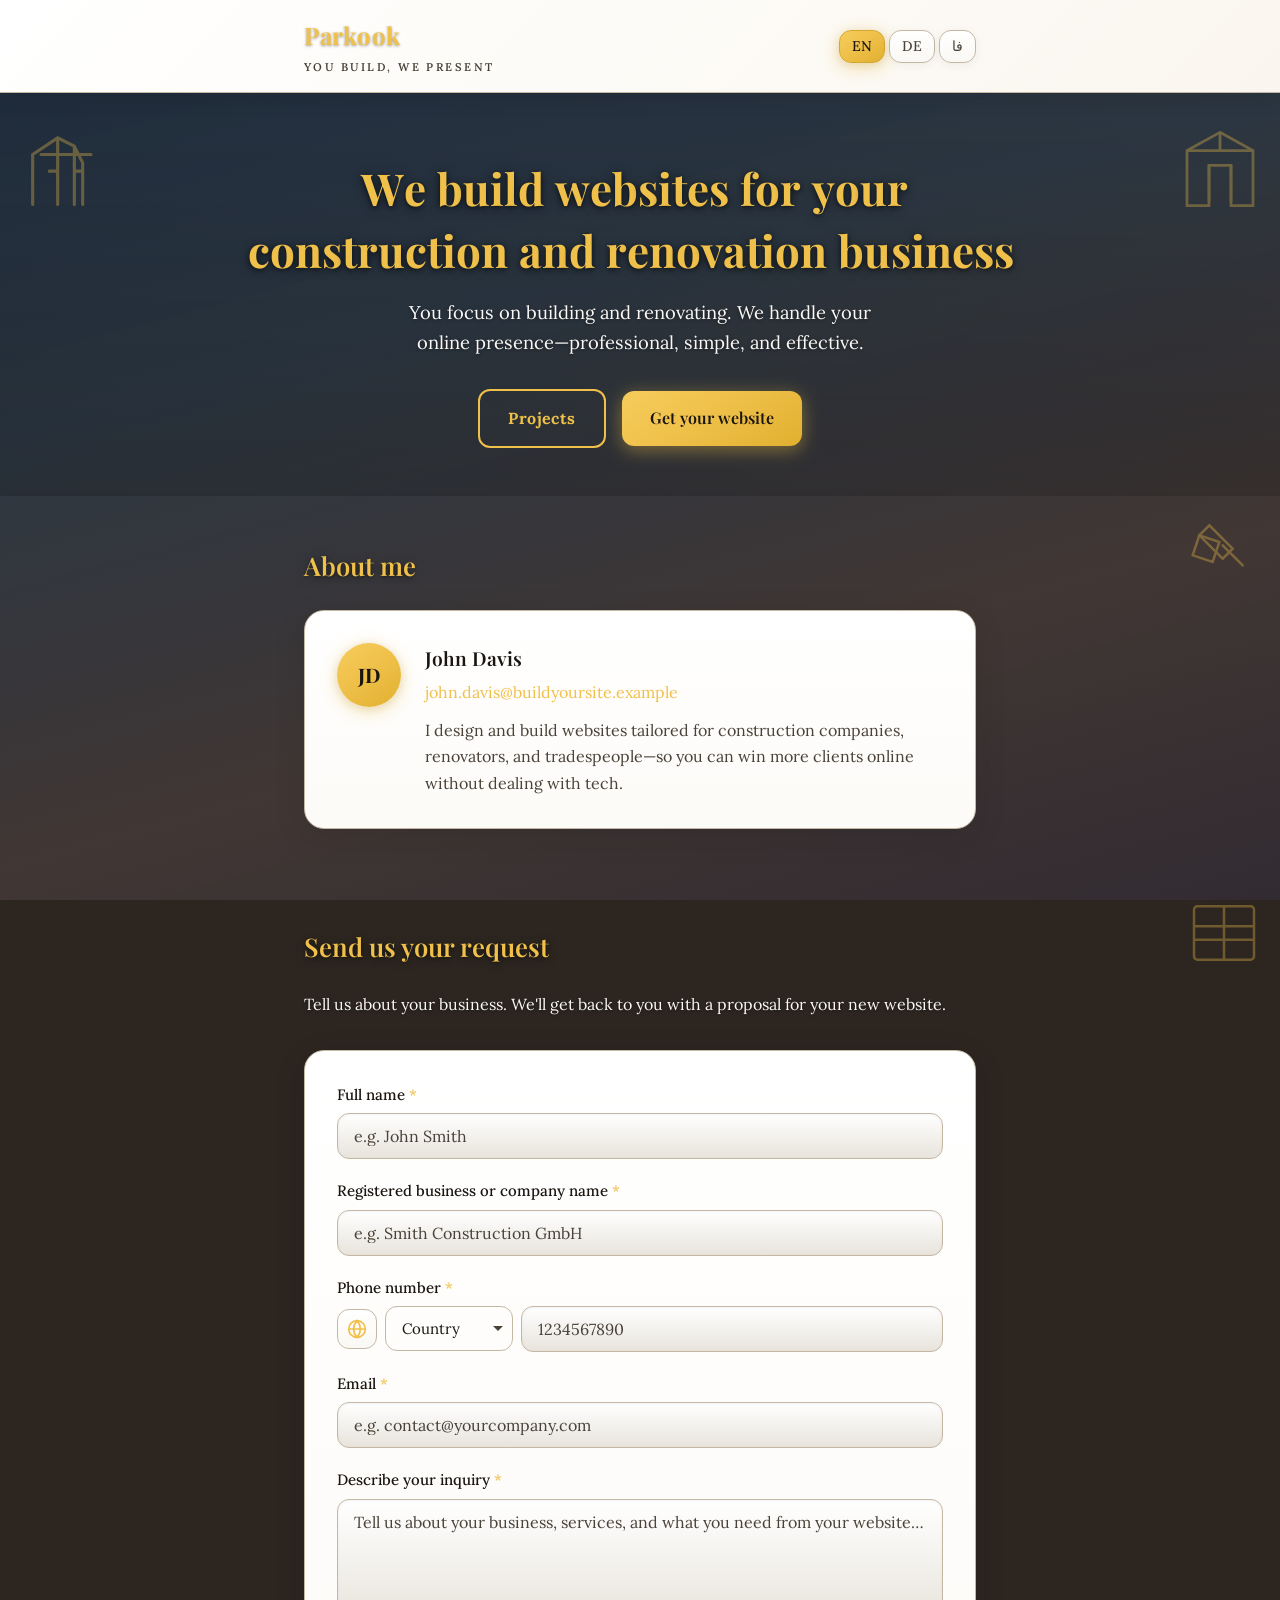
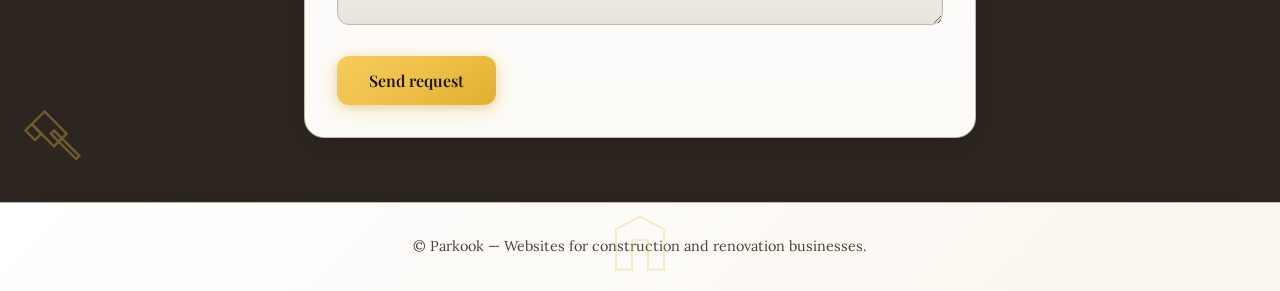
==== index.html @ 4d1be03d "Add files via upload" ====
<!DOCTYPE html>
<html lang="en">
<head>
  <meta charset="UTF-8">
  <meta name="viewport" content="width=device-width, initial-scale=1.0">
  <title>Parkook — Websites for Construction & Renovation</title>
  <link rel="preconnect" href="https://fonts.googleapis.com">
  <link rel="preconnect" href="https://fonts.gstatic.com" crossorigin>
  <link href="https://fonts.googleapis.com/css2?family=Playfair+Display:ital,wght@0,400;0,500;0,600;0,700;1,400&family=Lora:ital,wght@0,400;0,500;0,600;0,700;1,400&display=swap" rel="stylesheet">
  <link rel="stylesheet" href="styles.css">
</head>
<body>
  <div class="page-bg" aria-hidden="true">
    <div class="bg-layer bg-construction" id="bgConstruction"></div>
    <div class="bg-layer bg-progress" id="bgProgress"></div>
    <div class="bg-layer bg-completed" id="bgCompleted"></div>
    <div class="bg-overlay"></div>
  </div>
  <div class="page-content">
  <header class="header">
    <div class="container header-inner">
      <a href="#" class="brand">
        <span class="logo">Parkook</span>
        <span class="motto" data-i18n="motto">YOU BUILD, WE PRESENT</span>
      </a>
      <nav class="lang-nav">
        <button type="button" class="lang-btn active" data-lang="en" aria-label="English">EN</button>
        <button type="button" class="lang-btn" data-lang="de" aria-label="German">DE</button>
        <button type="button" class="lang-btn" data-lang="fa" aria-label="Persian">فا</button>
      </nav>
    </div>
  </header>

  <main>
    <section class="hero">
      <span class="deco-icon deco-crane" aria-hidden="true">
        <svg viewBox="0 0 48 48" fill="none" stroke="currentColor" stroke-width="1.5" stroke-linecap="round"><path d="M8 42V18l12-8 8 4 4 8v20M20 10v32M28 14v28M12 18h24M16 26h4M28 26h4"/></svg>
      </span>
      <span class="deco-icon deco-building" aria-hidden="true">
        <svg viewBox="0 0 48 48" fill="none" stroke="currentColor" stroke-width="1.5"><path d="M24 4L6 14v30h12V22h12v22h12V14L24 4z"/><path d="M24 4v10M6 14h36M18 22v20M30 22v20"/></svg>
      </span>
      <div class="container">
        <h1 class="hero-title" id="heroTitle" data-i18n="hero.title">We build websites for your construction and renovation business</h1>
        <p class="hero-subtitle" data-i18n="hero.subtitle">You focus on building and renovating. We handle your online presence—professional, simple, and effective.</p>
        <div class="hero-buttons">
          <a href="project-demo.html" class="cta-button cta-button-secondary" target="_blank" rel="noopener" data-i18n="hero.projects">Projects</a>
          <a href="#request" class="cta-button" data-i18n="hero.cta">Get your website</a>
        </div>
      </div>
    </section>

    <section class="about" id="about">
      <span class="deco-icon deco-hammer" aria-hidden="true">
        <svg viewBox="0 0 48 48" fill="none" stroke="currentColor" stroke-width="1.5" stroke-linecap="round"><path d="M20 8l-6 6 14 14 6-6-14-14z"/><path d="M14 14l-4 12 12 4 4-12-12-4z"/><path d="M28 20l12 12"/></svg>
      </span>
      <div class="container">
        <h2 class="section-title" data-i18n="about.title">About me</h2>
        <div class="about-card">
          <div class="about-avatar">JD</div>
          <div class="about-content">
            <p class="about-name">John Davis</p>
            <p class="about-email"><a href="mailto:john.davis@buildyoursite.example">john.davis@buildyoursite.example</a></p>
            <p class="about-text" data-i18n="about.text">I design and build websites tailored for construction companies, renovators, and tradespeople—so you can win more clients online without dealing with tech.</p>
          </div>
        </div>
      </div>
    </section>

    <section class="request" id="request">
      <span class="deco-icon deco-screwdriver" aria-hidden="true">
        <svg viewBox="0 0 48 48" fill="none" stroke="currentColor" stroke-width="1.5" stroke-linecap="round"><path d="M18 6l-8 8 14 14 8-8-14-14z"/><path d="M10 14l-4 4 6 6 4-4-6-6z"/><path d="M26 20l14 14-2 2-16-16 2-2z"/></svg>
      </span>
      <span class="deco-icon deco-window" aria-hidden="true">
        <svg viewBox="0 0 48 48" fill="none" stroke="currentColor" stroke-width="1.5"><rect x="6" y="8" width="36" height="32" rx="2"/><path d="M6 20h36M24 8v32M6 28h36"/></svg>
      </span>
      <div class="container">
        <h2 class="section-title" data-i18n="request.title">Send us your request</h2>
        <p class="request-intro" data-i18n="request.intro">Tell us about your business. We’ll get back to you with a proposal for your new website.</p>
        <form class="request-form" id="requestForm" novalidate>
          <div class="form-row">
            <label for="fullname">
              <span class="label-text" data-i18n="form.fullname">Full name</span>
              <span class="required">*</span>
            </label>
            <input type="text" id="fullname" name="fullname" required autocomplete="name" placeholder="">
          </div>
          <div class="form-row">
            <label for="company">
              <span class="label-text" data-i18n="form.company">Registered business or company name</span>
              <span class="required">*</span>
            </label>
            <input type="text" id="company" name="company" required autocomplete="organization" placeholder="">
          </div>
          <div class="form-row">
            <label for="phoneNumber">
              <span class="label-text" data-i18n="form.phone">Phone number</span>
              <span class="required">*</span>
            </label>
            <div class="phone-input-group">
              <span class="phone-country-icon" aria-hidden="true">
                <svg viewBox="0 0 24 24" fill="none" stroke="currentColor" stroke-width="2" stroke-linecap="round"><circle cx="12" cy="12" r="10"/><path d="M2 12h20M12 2a15.3 15.3 0 0 1 4 10 15.3 15.3 0 0 1-4 10 15.3 15.3 0 0 1-4-10 15.3 15.3 0 0 1 4-10z"/></svg>
              </span>
              <select id="phoneCountry" name="phoneCountry" class="phone-country" required aria-label="Country code">
                <option value="" data-i18n="form.phone.country">Country</option>
              </select>
              <input type="tel" id="phoneNumber" name="phoneNumber" class="phone-number" inputmode="numeric" maxlength="10" required autocomplete="tel-national" placeholder="" aria-label="10-digit number">
            </div>
          </div>
          <div class="form-row">
            <label for="email">
              <span class="label-text" data-i18n="form.email">Email</span>
              <span class="required">*</span>
            </label>
            <input type="email" id="email" name="email" required autocomplete="email" placeholder="">
          </div>
          <div class="form-row form-row-full">
            <label for="inquiry">
              <span class="label-text" data-i18n="form.inquiry">Describe your inquiry</span>
              <span class="required">*</span>
            </label>
            <textarea id="inquiry" name="inquiry" rows="5" required placeholder=""></textarea>
          </div>
          <div class="form-actions">
            <button type="submit" class="submit-btn" data-i18n="form.submit">Send request</button>
          </div>
        </form>
      </div>
    </section>
  </main>

  <footer class="footer">
    <span class="deco-icon deco-building-footer" aria-hidden="true">
      <svg viewBox="0 0 48 48" fill="none" stroke="currentColor" stroke-width="1.5"><path d="M24 4L6 14v30h12V22h12v22h12V14L24 4z"/></svg>
    </span>
    <div class="container">
      <p class="footer-text" data-i18n="footer">© Parkook — Websites for construction and renovation businesses.</p>
    </div>
  </footer>
  </div>

  <div class="modal-overlay" id="thankYouModal" role="dialog" aria-modal="true" aria-labelledby="modalTitle" hidden>
    <div class="modal">
      <div class="modal-icon">
        <svg viewBox="0 0 48 48" fill="none" stroke="currentColor" stroke-width="2" stroke-linecap="round" stroke-linejoin="round"><path d="M10 24l10 10 18-22"/></svg>
      </div>
      <h2 class="modal-title" id="modalTitle">Thank you!</h2>
      <p class="modal-message" id="modalMessage">We have received your request. We will contact you soon.</p>
      <button type="button" class="modal-close" id="modalClose" data-i18n="modal.close">Close</button>
    </div>
  </div>

  <script src="script.js"></script>
</body>
</html>
---- styles.css ----
/* ----- Variables: High-contrast visible palette ----- */
:root {
  --color-bg: #f5f2eb;
  --color-bg-soft: #e8e4dc;
  --color-surface: #ffffff;
  --color-surface-alt: #faf8f4;
  /* Bright gold – visible on dark overlay */
  --color-primary: #f0c14a;
  --color-primary-hover: #f5cc5c;
  --color-primary-dim: #d4a82e;
  --color-primary-light: rgba(240, 193, 74, 0.25);
  /* Dark text for cards/inputs */
  --color-text: #1a1510;
  --color-text-muted: #4a4238;
  /* Light text for content on dark background (hero, section titles) */
  --color-text-on-dark: #faf8f5;
  --color-muted-on-dark: #d9d2c5;
  --color-border: #c4b8a4;
  --color-success: #1e7d3e;
  --color-on-primary: #1a1510;
  --color-error: #c53030;
  --font-sans: 'Lora', Georgia, serif;
  --font-display: 'Playfair Display', Georgia, serif;
  --radius: 12px;
  --radius-lg: 20px;
  /* Gradients */
  --gradient-bg: linear-gradient(165deg, #f8f6f0 0%, #f0ebe0 50%, #ebe6dc 100%);
  --gradient-header: linear-gradient(135deg, #ffffff 0%, #fdfbf7 50%, #faf6ef 100%);
  --gradient-gold: linear-gradient(145deg, #f5cc5c 0%, #f0c14a 45%, #e0b030 100%);
  --gradient-gold-hover: linear-gradient(145deg, #fad97a 0%, #f5cc5c 50%, #f0c14a 100%);
  --gradient-card: linear-gradient(180deg, #ffffff 0%, #fdfbf8 100%);
  --gradient-hero: linear-gradient(180deg, transparent 0%, rgba(0, 0, 0, 0.15) 100%);
  /* Shadows */
  --shadow: 0 4px 20px rgba(26, 21, 16, 0.12), 0 2px 8px rgba(26, 21, 16, 0.06);
  --shadow-hover: 0 12px 40px rgba(26, 21, 16, 0.15), 0 4px 16px rgba(240, 193, 74, 0.2);
  --shadow-gold: 0 4px 18px rgba(240, 193, 74, 0.45), 0 2px 8px rgba(26, 21, 16, 0.1);
  --shadow-gold-hover: 0 8px 28px rgba(240, 193, 74, 0.5), 0 4px 14px rgba(26, 21, 16, 0.1);
  --shadow-card: 0 8px 32px rgba(26, 21, 16, 0.12), 0 2px 12px rgba(0, 0, 0, 0.04);
  --shadow-text: 0 1px 3px rgba(0, 0, 0, 0.4);
}

/* ----- Base ----- */
*,
*::before,
*::after {
  box-sizing: border-box;
}

html {
  scroll-behavior: smooth;
}

body {
  margin: 0;
  font-family: var(--font-sans);
  font-size: 1rem;
  line-height: 1.65;
  color: var(--color-text);
  background: #2c2520;
  min-height: 100vh;
  position: relative;
}

/* ----- Scroll-linked background photos ----- */
.page-bg {
  position: fixed;
  inset: 0;
  z-index: 0;
  overflow: hidden;
}

.bg-layer {
  position: absolute;
  inset: 0;
  background-size: cover;
  background-position: center;
  background-repeat: no-repeat;
  opacity: 0;
  transition: opacity 0.8s ease-out;
  will-change: opacity;
}

.bg-layer.bg-construction {
  background-image: url('https://images.unsplash.com/photo-1504307651254-35680f356dfd?w=1920&q=80');
  opacity: 1;
}

.bg-layer.bg-progress {
  background-image: url('https://images.unsplash.com/photo-1600585154340-be6161a56a0c?w=1920&q=80');
}

.bg-layer.bg-completed {
  background-image: url('https://images.unsplash.com/photo-1613490493576-7fde63acd811?w=1920&q=80');
}

.bg-overlay {
  position: absolute;
  inset: 0;
  background: linear-gradient(
    165deg,
    rgba(26, 45, 68, 0.78) 0%,
    rgba(44, 62, 80, 0.72) 35%,
    rgba(72, 61, 59, 0.75) 70%,
    rgba(52, 45, 55, 0.78) 100%
  );
  pointer-events: none;
}

.page-content {
  position: relative;
  z-index: 1;
  min-height: 100vh;
}

body.rtl {
  direction: rtl;
  text-align: right;
}

body.rtl .about-content,
body.rtl .request-form {
  text-align: right;
}

.container {
  max-width: 720px;
  margin: 0 auto;
  padding: 0 1.5rem;
}

a {
  color: var(--color-primary);
  text-decoration: none;
}

a:hover {
  text-decoration: underline;
}

/* ----- Decorative construction icons (animated) ----- */
@keyframes swing-crane {
  0%, 100% { transform: rotate(-4deg); }
  50% { transform: rotate(4deg); }
}

@keyframes float-building {
  0%, 100% { transform: translateY(0); }
  50% { transform: translateY(-8px); }
}

@keyframes tap-hammer {
  0%, 100% { transform: rotate(0deg) translateY(0); }
  25% { transform: rotate(-8deg) translateY(2px); }
  75% { transform: rotate(6deg) translateY(-3px); }
}

@keyframes turn-screwdriver {
  0%, 100% { transform: rotate(-5deg); }
  50% { transform: rotate(5deg); }
}

@keyframes pulse-window {
  0%, 100% { transform: scale(1); opacity: 0.35; }
  50% { transform: scale(1.08); opacity: 0.5; }
}

@keyframes float-footer {
  0%, 100% { transform: translateX(-50%) translateY(0); }
  50% { transform: translateX(-50%) translateY(-6px); }
}

.deco-icon {
  position: absolute;
  color: var(--color-primary);
  opacity: 0.35;
  pointer-events: none;
}

.deco-icon svg {
  width: 100%;
  height: 100%;
  display: block;
}

.deco-crane {
  width: 100px;
  height: 100px;
  top: 1.5rem;
  left: 1rem;
  transform-origin: 50% 90%;
  animation: swing-crane 4s ease-in-out infinite;
  animation-delay: 0s;
}

.deco-building {
  width: 88px;
  height: 88px;
  top: 2rem;
  right: 1rem;
  animation: float-building 3.5s ease-in-out infinite;
  animation-delay: 0.5s;
}

.deco-hammer {
  width: 80px;
  height: 80px;
  top: 1rem;
  right: 1.5rem;
  transform-origin: 70% 20%;
  animation: tap-hammer 2.5s ease-in-out infinite;
  animation-delay: 1s;
}

.deco-screwdriver {
  width: 76px;
  height: 76px;
  bottom: 1.5rem;
  left: 1rem;
  transform-origin: 30% 80%;
  animation: turn-screwdriver 3s ease-in-out infinite;
  animation-delay: 0.3s;
}

.deco-window {
  width: 80px;
  height: 80px;
  top: 1rem;
  right: 1rem;
  transform-origin: center center;
  animation: pulse-window 3s ease-in-out infinite;
  animation-delay: 1.2s;
}

.deco-building-footer {
  width: 64px;
  height: 64px;
  bottom: 1rem;
  left: 50%;
  transform: translateX(-50%);
  opacity: 0.3;
  animation: float-footer 4s ease-in-out infinite;
  animation-delay: 0.8s;
}

body.rtl .deco-crane { left: auto; right: 1.5rem; }
body.rtl .deco-building { right: auto; left: 1.5rem; }
body.rtl .deco-hammer { right: auto; left: 2rem; }
body.rtl .deco-screwdriver { left: auto; right: 1.5rem; }
body.rtl .deco-window { right: auto; left: 1.5rem; }

@media (max-width: 640px) {
  .deco-crane { width: 72px; height: 72px; }
  .deco-building { width: 64px; height: 64px; }
  .deco-hammer, .deco-window, .deco-screwdriver { width: 56px; height: 56px; }
  .deco-building-footer { width: 48px; height: 48px; }
}

/* ----- Header ----- */
.header {
  background: var(--gradient-header);
  border-bottom: 1px solid var(--color-border);
  padding: 1rem 0;
  position: sticky;
  top: 0;
  z-index: 100;
  box-shadow: var(--shadow);
}

.header-inner {
  display: flex;
  align-items: center;
  justify-content: space-between;
}

.brand {
  display: flex;
  flex-direction: column;
  align-items: flex-start;
  gap: 0.15rem;
  text-decoration: none;
}

.brand:hover {
  text-decoration: none;
}

.brand:hover .logo {
  color: var(--color-primary-hover);
}

.logo {
  font-family: var(--font-display);
  font-weight: 700;
  font-size: 1.5rem;
  color: var(--color-primary);
  letter-spacing: 0.03em;
  text-shadow: var(--shadow-text);
}

.motto {
  font-family: var(--font-sans);
  font-size: 0.7rem;
  font-weight: 600;
  letter-spacing: 0.22em;
  text-transform: uppercase;
  color: var(--color-text-muted);
}

.lang-nav {
  display: flex;
  gap: 0.25rem;
}

.lang-btn {
  font-family: var(--font-sans);
  font-size: 0.875rem;
  font-weight: 500;
  padding: 0.4rem 0.75rem;
  border: 1px solid var(--color-border);
  background: linear-gradient(180deg, #ffffff 0%, var(--color-surface-alt) 100%);
  color: var(--color-text-muted);
  border-radius: var(--radius);
  cursor: pointer;
  transition: background 0.2s, color 0.2s, border-color 0.2s, box-shadow 0.2s;
  box-shadow: 0 2px 8px rgba(44, 37, 32, 0.06);
}

.lang-btn:hover {
  background: var(--color-primary-light);
  color: var(--color-primary);
  border-color: var(--color-primary-dim);
  box-shadow: 0 4px 12px rgba(201, 148, 26, 0.18);
}

.lang-btn.active {
  background: var(--gradient-gold);
  color: var(--color-on-primary);
  border-color: var(--color-primary-dim);
  box-shadow: var(--shadow-gold);
}

/* ----- Hero ----- */
.hero {
  padding: 4rem 0 3rem;
  text-align: center;
  position: relative;
}

.hero::after {
  content: '';
  position: absolute;
  inset: 0;
  background: var(--gradient-hero);
  pointer-events: none;
}

.hero .container {
  position: relative;
  z-index: 1;
}

.hero-title {
  font-family: var(--font-display);
  font-size: clamp(1.85rem, 4.5vw, 2.75rem);
  font-weight: 700;
  line-height: 1.4;
  color: var(--color-primary);
  margin: 0 0 1rem;
  max-width: 38em;
  margin-left: auto;
  margin-right: auto;
  text-align: center;
  text-shadow: 0 2px 10px rgba(0, 0, 0, 0.6), 0 1px 4px rgba(0, 0, 0, 0.4);
}

.hero-title .hero-line-2 {
  display: block;
  white-space: nowrap;
  text-align: center;
  margin-left: -2ch;
  margin-right: 3ch;
}

.hero-title .hero-line-2.hero-line-2-de {
  margin-left: 0;
  margin-right: 3ch;
}

@media (max-width: 480px) {
  .hero-title .hero-line-2,
  .hero-title .hero-line-2.hero-line-2-de {
    white-space: normal;
  }
}

.hero-title .hero-letter {
  display: inline-block;
  opacity: 0;
  animation: heroLetterBounce 0.6s cubic-bezier(0.34, 1.56, 0.64, 1) forwards;
}

.hero-title .hero-letter.hero-letter-space {
  width: 0.25em;
}

@keyframes heroLetterBounce {
  0% {
    opacity: 0;
    transform: translateY(-0.4em) scale(0.92);
  }
  70% {
    opacity: 1;
    transform: translateY(0.06em) scale(1.02);
  }
  100% {
    opacity: 1;
    transform: translateY(0) scale(1);
  }
}

body.rtl .hero-title {
  margin-left: auto;
  margin-right: auto;
}

.hero-subtitle {
  font-family: var(--font-sans);
  font-size: 1.15rem;
  color: var(--color-text-on-dark);
  margin: 0 0 2rem;
  max-width: 42ch;
  margin-left: auto;
  margin-right: auto;
  text-shadow: 0 1px 4px rgba(0, 0, 0, 0.5);
}

.cta-button {
  display: inline-block;
  font-family: var(--font-display);
  font-weight: 600;
  font-size: 1rem;
  padding: 0.875rem 1.75rem;
  background: var(--gradient-gold);
  color: var(--color-on-primary);
  border: none;
  border-radius: var(--radius);
  cursor: pointer;
  transition: transform 0.2s, box-shadow 0.2s;
  box-shadow: var(--shadow-gold);
}

.cta-button:hover {
  background: var(--gradient-gold-hover);
  color: var(--color-on-primary);
  transform: translateY(-3px);
  box-shadow: var(--shadow-gold-hover);
}

.cta-button:focus {
  outline: 2px solid var(--color-primary);
  outline-offset: 2px;
}

.hero-buttons {
  display: flex;
  flex-wrap: wrap;
  gap: 1rem;
  justify-content: center;
  align-items: center;
}

.cta-button-secondary {
  background: transparent;
  color: var(--color-primary);
  border: 2px solid var(--color-primary);
  box-shadow: none;
  font-family: var(--font-sans);
  font-weight: 700;
  letter-spacing: 0.03em;
}

.cta-button-secondary:hover {
  background: var(--color-primary-light);
  color: var(--color-primary);
  border-color: var(--color-primary);
  box-shadow: 0 4px 12px rgba(240, 193, 74, 0.2);
}

/* ----- About ----- */
.about {
  padding: 3rem 0;
  position: relative;
}

.section-title {
  font-family: var(--font-display);
  font-size: 1.6rem;
  font-weight: 600;
  color: var(--color-primary);
  margin: 0 0 1.5rem;
  text-shadow: 0 2px 8px rgba(0, 0, 0, 0.5), 0 1px 3px rgba(0, 0, 0, 0.3);
}

.about-card {
  display: flex;
  gap: 1.5rem;
  align-items: flex-start;
  background: var(--gradient-card);
  padding: 2rem;
  border-radius: var(--radius-lg);
  box-shadow: var(--shadow-card);
  border: 1px solid var(--color-border);
}

.about-avatar {
  width: 64px;
  height: 64px;
  border-radius: 50%;
  background: var(--gradient-gold);
  color: var(--color-on-primary);
  font-family: var(--font-display);
  font-weight: 700;
  font-size: 1.25rem;
  display: flex;
  align-items: center;
  justify-content: center;
  flex-shrink: 0;
  box-shadow: var(--shadow-gold);
}

.about-name {
  font-family: var(--font-display);
  font-weight: 600;
  font-size: 1.2rem;
  margin: 0 0 0.25rem;
  color: var(--color-text);
}

.about-email {
  margin: 0 0 0.75rem;
}

.about-email a {
  color: var(--color-primary);
}

.about-text {
  color: var(--color-text-muted);
  margin: 0;
}

@media (max-width: 520px) {
  .about-card {
    flex-direction: column;
    align-items: center;
    text-align: center;
  }
  body.rtl .about-card {
    text-align: center;
  }
}

/* ----- Request form ----- */
.request {
  padding: 3rem 0 4rem;
  position: relative;
}

.request-intro {
  color: var(--color-text-on-dark);
  margin: 0 0 2rem;
  text-shadow: 0 1px 3px rgba(0, 0, 0, 0.4);
}

.request-form {
  background: var(--gradient-card);
  padding: 2rem;
  border-radius: var(--radius-lg);
  box-shadow: var(--shadow-card);
  border: 1px solid var(--color-border);
}

.form-row {
  margin-bottom: 1.25rem;
}

.form-row-full {
  margin-bottom: 1.5rem;
}

.form-row label {
  display: block;
  font-weight: 500;
  font-size: 0.9375rem;
  margin-bottom: 0.35rem;
  color: var(--color-text);
}

.required {
  color: var(--color-primary);
}

.form-row input,
.form-row textarea {
  width: 100%;
  font-family: var(--font-sans);
  font-size: 1rem;
  padding: 0.75rem 1rem;
  border: 1px solid var(--color-border);
  border-radius: var(--radius);
  background: linear-gradient(180deg, #ffffff 0%, var(--color-bg-soft) 100%);
  color: var(--color-text);
  transition: border-color 0.2s, box-shadow 0.2s;
  box-shadow: inset 0 1px 3px rgba(30, 58, 95, 0.06);
}

.form-row input::placeholder,
.form-row textarea::placeholder {
  color: var(--color-text-muted);
}

.form-row input:focus,
.form-row textarea:focus {
  outline: none;
  border-color: var(--color-primary);
  box-shadow: 0 0 0 3px var(--color-primary-light);
}

.form-row input:invalid:not(:placeholder-shown):not(:focus),
.form-row textarea:invalid:not(:placeholder-shown):not(:focus),
.form-row input.is-invalid,
.form-row textarea.is-invalid,
.form-row select.is-invalid {
  border-color: var(--color-error);
}

.phone-input-group {
  display: flex;
  align-items: center;
  gap: 0.5rem;
  flex-wrap: wrap;
}

.phone-country-icon {
  display: flex;
  align-items: center;
  justify-content: center;
  width: 2.5rem;
  height: 2.5rem;
  flex-shrink: 0;
  color: var(--color-primary);
  background: linear-gradient(180deg, #ffffff 0%, var(--color-surface-alt) 100%);
  border: 1px solid var(--color-border);
  border-radius: var(--radius);
}

.phone-country-icon svg {
  width: 1.25rem;
  height: 1.25rem;
}

.phone-country {
  width: 8rem;
  max-width: 45%;
  font-family: var(--font-sans);
  font-size: 0.9375rem;
  padding: 0.75rem 0.5rem 0.75rem 1rem;
  border: 1px solid var(--color-border);
  border-radius: var(--radius);
  background: linear-gradient(180deg, #ffffff 0%, var(--color-bg-soft) 100%);
  color: var(--color-text);
  cursor: pointer;
  appearance: none;
  background-image: url("data:image/svg+xml,%3Csvg xmlns='http://www.w3.org/2000/svg' width='12' height='12' viewBox='0 0 12 12'%3E%3Cpath fill='%234a4238' d='M6 8L1 3h10z'/%3E%3C/svg%3E");
  background-repeat: no-repeat;
  background-position: right 0.5rem center;
  padding-right: 1.75rem;
}

.phone-country:focus {
  outline: none;
  border-color: var(--color-primary);
  box-shadow: 0 0 0 3px var(--color-primary-light);
}

.phone-number {
  flex: 1;
  min-width: 8rem;
}

.form-message.error {
  background: rgba(197, 48, 48, 0.2);
  color: #fff5f5;
  border: 1px solid var(--color-error);
}

textarea {
  resize: vertical;
  min-height: 120px;
}

.form-actions {
  margin-top: 1.5rem;
}

.submit-btn {
  font-family: var(--font-display);
  font-weight: 600;
  font-size: 1rem;
  padding: 0.875rem 2rem;
  background: var(--gradient-gold);
  color: var(--color-on-primary);
  border: none;
  border-radius: var(--radius);
  cursor: pointer;
  transition: transform 0.2s, box-shadow 0.2s;
  box-shadow: var(--shadow-gold);
}

.submit-btn:hover {
  background: var(--gradient-gold-hover);
  transform: translateY(-2px);
  box-shadow: var(--shadow-gold-hover);
}

.submit-btn:focus {
  outline: 2px solid var(--color-primary);
  outline-offset: 2px;
}

.form-message {
  margin-top: 1rem;
  padding: 0.75rem 1rem;
  border-radius: var(--radius);
  font-size: 0.9375rem;
}

.form-message.success {
  background: rgba(30, 125, 62, 0.25);
  color: #0f3d1f;
}

.form-message.error {
  background: rgba(197, 48, 48, 0.2);
  color: #7a1c1c;
  border: 1px solid var(--color-error);
}

/* ----- Thank you modal ----- */
.modal-overlay {
  position: fixed;
  inset: 0;
  background: rgba(44, 37, 32, 0.52);
  display: flex;
  align-items: center;
  justify-content: center;
  z-index: 1000;
  padding: 1.5rem;
  opacity: 0;
  visibility: hidden;
  transition: opacity 0.25s, visibility 0.25s;
}

.modal-overlay.is-open {
  opacity: 1;
  visibility: visible;
}

.modal-overlay[hidden] {
  display: flex !important;
  opacity: 0;
  visibility: hidden;
}

.modal-overlay.is-open[hidden] {
  opacity: 1;
  visibility: visible;
}

.modal {
  background: var(--gradient-card);
  border: 1px solid var(--color-border);
  border-radius: var(--radius-lg);
  padding: 2rem;
  max-width: 400px;
  width: 100%;
  text-align: center;
  box-shadow: 0 24px 56px rgba(44, 37, 32, 0.18), 0 8px 24px rgba(0, 0, 0, 0.06);
  transform: scale(0.95);
  transition: transform 0.25s;
}

.modal-overlay.is-open .modal {
  transform: scale(1);
}

.modal-icon {
  width: 56px;
  height: 56px;
  margin: 0 auto 1rem;
  color: var(--color-primary);
}

.modal-icon svg {
  width: 100%;
  height: 100%;
  display: block;
}

.modal-title {
  font-family: var(--font-display);
  font-size: 1.6rem;
  font-weight: 700;
  color: var(--color-primary);
  margin: 0 0 0.5rem;
  text-shadow: var(--shadow-text);
}

.modal-message {
  color: var(--color-text-muted);
  margin: 0 0 1.5rem;
  line-height: 1.5;
}

.modal-close {
  font-family: var(--font-display);
  font-weight: 600;
  font-size: 1rem;
  padding: 0.625rem 1.5rem;
  background: var(--gradient-gold);
  color: var(--color-on-primary);
  border: none;
  border-radius: var(--radius);
  cursor: pointer;
  transition: transform 0.2s, box-shadow 0.2s;
  box-shadow: var(--shadow-gold);
}

.modal-close:hover {
  background: var(--gradient-gold-hover);
  box-shadow: var(--shadow-gold-hover);
  transform: translateY(-1px);
}

.modal-close:focus {
  outline: 2px solid var(--color-primary);
  outline-offset: 2px;
}

/* ----- Footer ----- */
.footer {
  padding: 2rem 0;
  border-top: 1px solid var(--color-border);
  background: var(--gradient-header);
  position: relative;
  box-shadow: 0 -4px 24px rgba(44, 37, 32, 0.06);
}

.footer-text {
  margin: 0;
  font-family: var(--font-sans);
  font-size: 0.9rem;
  color: var(--color-text-muted);
  text-align: center;
}
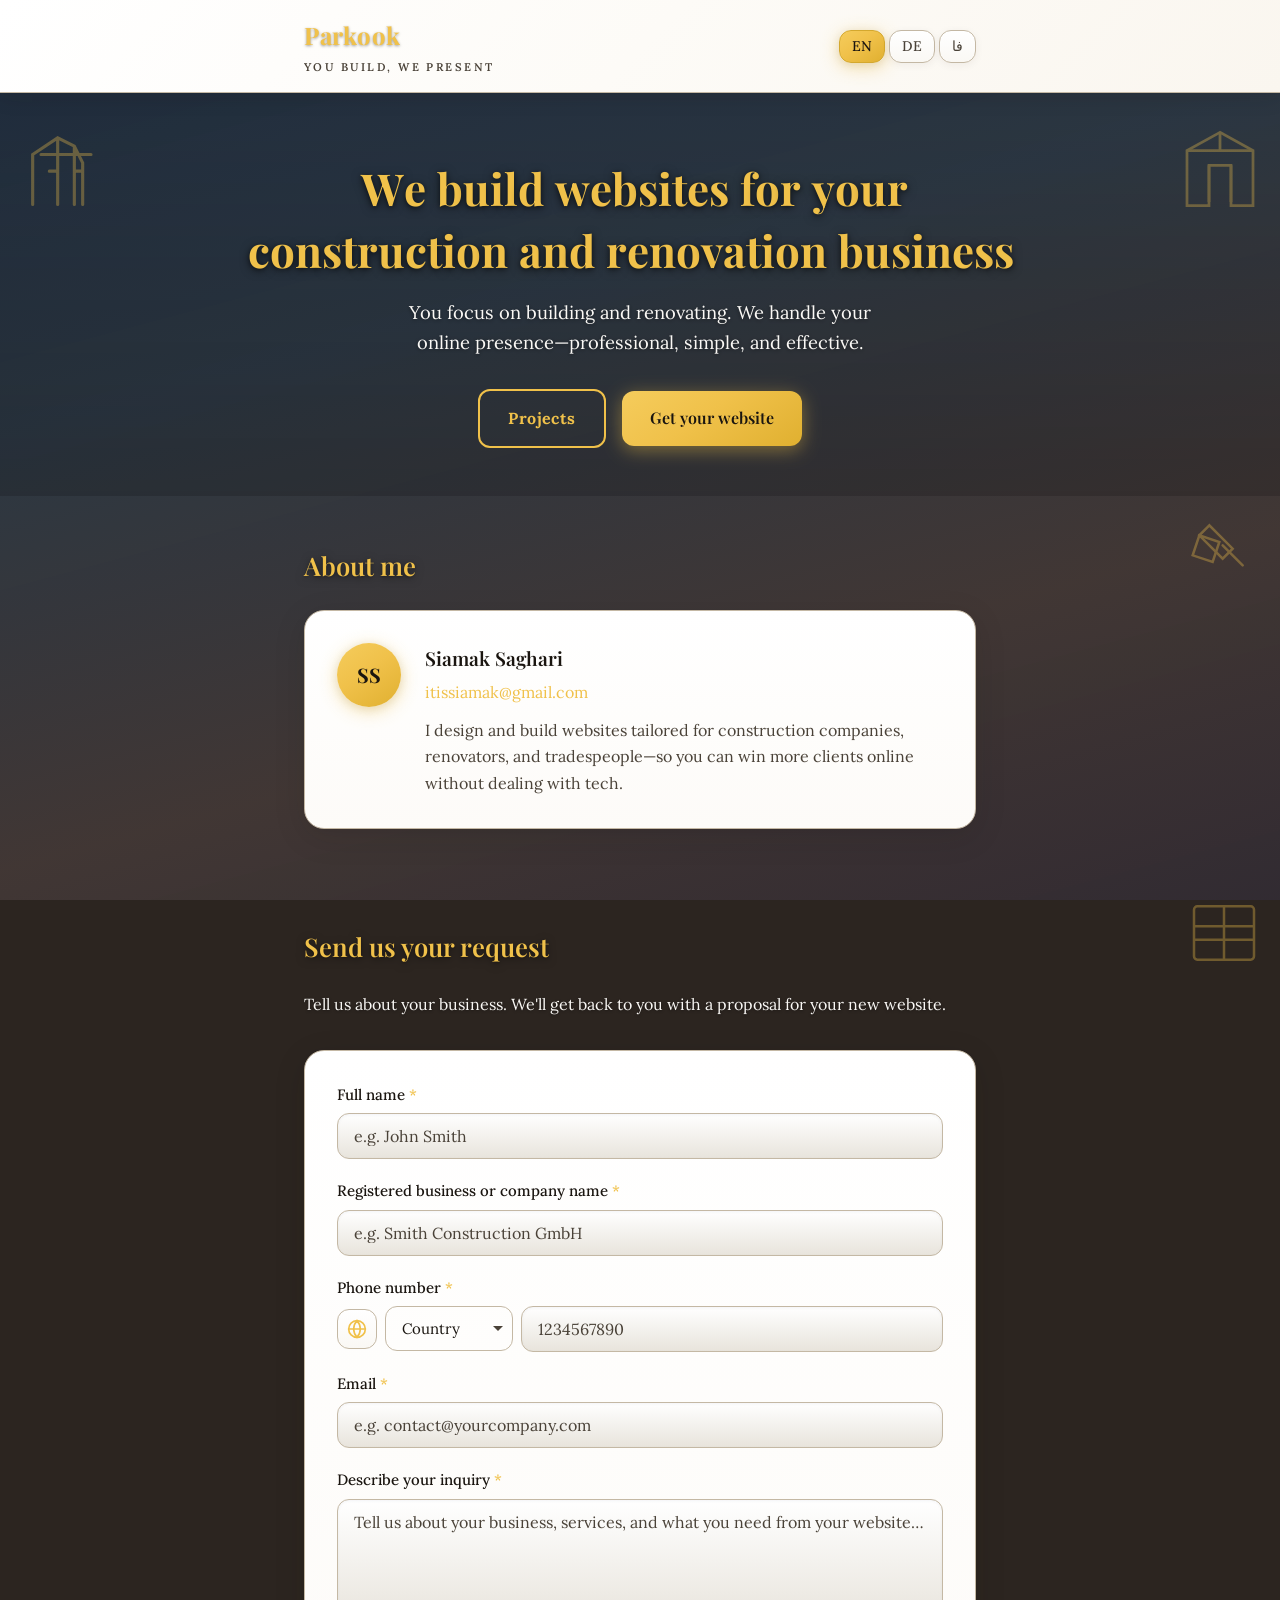
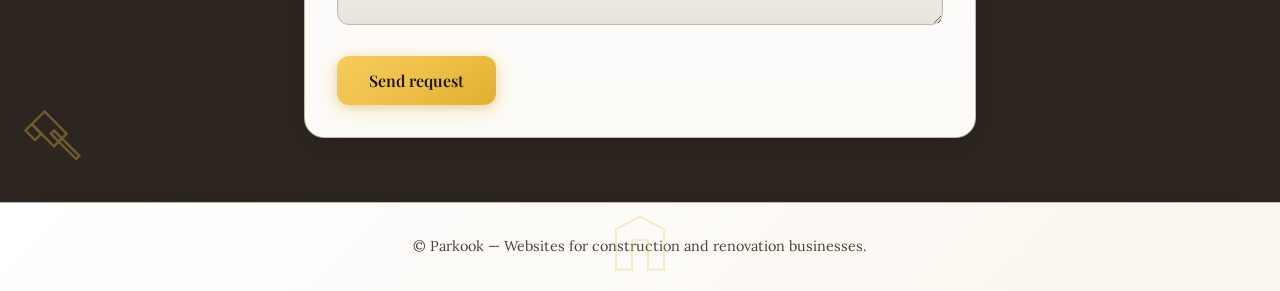
==== commit 8ca690a8: "uptade the changes" ====
--- a/index.html
+++ b/index.html
@@ -56,10 +56,10 @@
       <div class="container">
         <h2 class="section-title" data-i18n="about.title">About me</h2>
         <div class="about-card">
-          <div class="about-avatar">JD</div>
+          <div class="about-avatar">SS</div>
           <div class="about-content">
-            <p class="about-name">John Davis</p>
-            <p class="about-email"><a href="mailto:john.davis@buildyoursite.example">john.davis@buildyoursite.example</a></p>
+            <p class="about-name">Siamak Saghari</p>
+            <p class="about-email"><a href="mailto:itissiamak@gmail.com">itissiamak@gmail.com</a></p>
             <p class="about-text" data-i18n="about.text">I design and build websites tailored for construction companies, renovators, and tradespeople—so you can win more clients online without dealing with tech.</p>
           </div>
         </div>
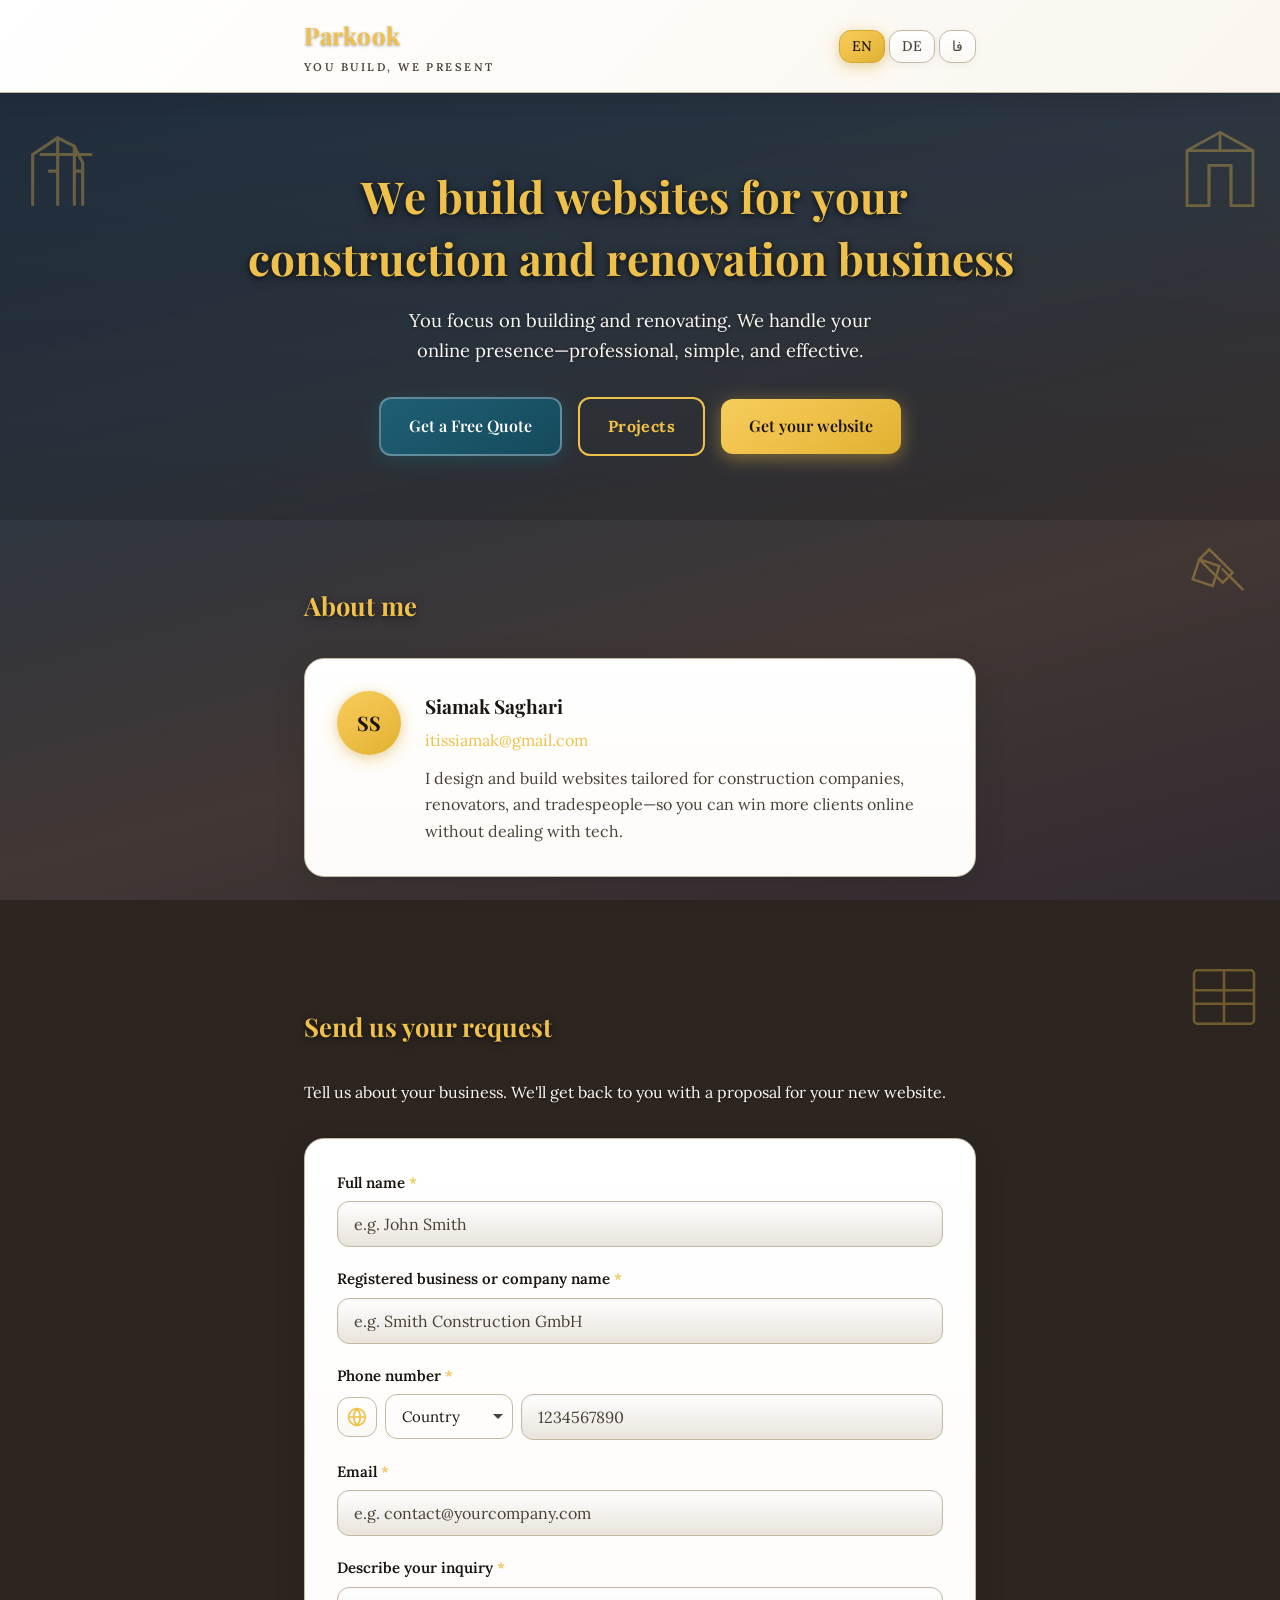
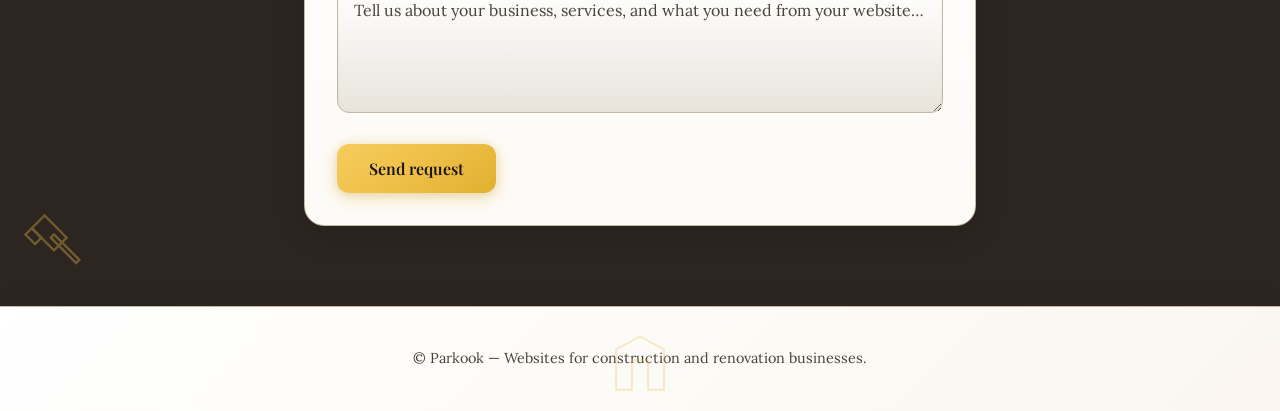
==== commit 4edaf0f6: "update changes" ====
--- a/index.html
+++ b/index.html
@@ -23,7 +23,7 @@
         <span class="logo">Parkook</span>
         <span class="motto" data-i18n="motto">YOU BUILD, WE PRESENT</span>
       </a>
-      <nav class="lang-nav">
+      <nav class="lang-nav" aria-label="Language selection">
         <button type="button" class="lang-btn active" data-lang="en" aria-label="English">EN</button>
         <button type="button" class="lang-btn" data-lang="de" aria-label="German">DE</button>
         <button type="button" class="lang-btn" data-lang="fa" aria-label="Persian">فا</button>
@@ -43,13 +43,14 @@
         <h1 class="hero-title" id="heroTitle" data-i18n="hero.title">We build websites for your construction and renovation business</h1>
         <p class="hero-subtitle" data-i18n="hero.subtitle">You focus on building and renovating. We handle your online presence—professional, simple, and effective.</p>
         <div class="hero-buttons">
+          <a href="#request" class="cta-button cta-button-quote" data-i18n="hero.quote">Get a Free Quote</a>
           <a href="project-demo.html" class="cta-button cta-button-secondary" target="_blank" rel="noopener" data-i18n="hero.projects">Projects</a>
           <a href="#request" class="cta-button" data-i18n="hero.cta">Get your website</a>
         </div>
       </div>
     </section>
 
-    <section class="about" id="about">
+    <section class="about scroll-reveal" id="about">
       <span class="deco-icon deco-hammer" aria-hidden="true">
         <svg viewBox="0 0 48 48" fill="none" stroke="currentColor" stroke-width="1.5" stroke-linecap="round"><path d="M20 8l-6 6 14 14 6-6-14-14z"/><path d="M14 14l-4 12 12 4 4-12-12-4z"/><path d="M28 20l12 12"/></svg>
       </span>
@@ -66,7 +67,7 @@
       </div>
     </section>
 
-    <section class="request" id="request">
+    <section class="request scroll-reveal" id="request">
       <span class="deco-icon deco-screwdriver" aria-hidden="true">
         <svg viewBox="0 0 48 48" fill="none" stroke="currentColor" stroke-width="1.5" stroke-linecap="round"><path d="M18 6l-8 8 14 14 8-8-14-14z"/><path d="M10 14l-4 4 6 6 4-4-6-6z"/><path d="M26 20l14 14-2 2-16-16 2-2z"/></svg>
       </span>
--- a/styles.css
+++ b/styles.css
@@ -1,865 +1,944 @@
-/* ----- Variables: High-contrast visible palette ----- */
-:root {
-  --color-bg: #f5f2eb;
-  --color-bg-soft: #e8e4dc;
-  --color-surface: #ffffff;
-  --color-surface-alt: #faf8f4;
-  /* Bright gold – visible on dark overlay */
-  --color-primary: #f0c14a;
-  --color-primary-hover: #f5cc5c;
-  --color-primary-dim: #d4a82e;
-  --color-primary-light: rgba(240, 193, 74, 0.25);
-  /* Dark text for cards/inputs */
-  --color-text: #1a1510;
-  --color-text-muted: #4a4238;
-  /* Light text for content on dark background (hero, section titles) */
-  --color-text-on-dark: #faf8f5;
-  --color-muted-on-dark: #d9d2c5;
-  --color-border: #c4b8a4;
-  --color-success: #1e7d3e;
-  --color-on-primary: #1a1510;
-  --color-error: #c53030;
-  --font-sans: 'Lora', Georgia, serif;
-  --font-display: 'Playfair Display', Georgia, serif;
-  --radius: 12px;
-  --radius-lg: 20px;
-  /* Gradients */
-  --gradient-bg: linear-gradient(165deg, #f8f6f0 0%, #f0ebe0 50%, #ebe6dc 100%);
-  --gradient-header: linear-gradient(135deg, #ffffff 0%, #fdfbf7 50%, #faf6ef 100%);
-  --gradient-gold: linear-gradient(145deg, #f5cc5c 0%, #f0c14a 45%, #e0b030 100%);
-  --gradient-gold-hover: linear-gradient(145deg, #fad97a 0%, #f5cc5c 50%, #f0c14a 100%);
-  --gradient-card: linear-gradient(180deg, #ffffff 0%, #fdfbf8 100%);
-  --gradient-hero: linear-gradient(180deg, transparent 0%, rgba(0, 0, 0, 0.15) 100%);
-  /* Shadows */
-  --shadow: 0 4px 20px rgba(26, 21, 16, 0.12), 0 2px 8px rgba(26, 21, 16, 0.06);
-  --shadow-hover: 0 12px 40px rgba(26, 21, 16, 0.15), 0 4px 16px rgba(240, 193, 74, 0.2);
-  --shadow-gold: 0 4px 18px rgba(240, 193, 74, 0.45), 0 2px 8px rgba(26, 21, 16, 0.1);
-  --shadow-gold-hover: 0 8px 28px rgba(240, 193, 74, 0.5), 0 4px 14px rgba(26, 21, 16, 0.1);
-  --shadow-card: 0 8px 32px rgba(26, 21, 16, 0.12), 0 2px 12px rgba(0, 0, 0, 0.04);
-  --shadow-text: 0 1px 3px rgba(0, 0, 0, 0.4);
-}
-
-/* ----- Base ----- */
-*,
-*::before,
-*::after {
-  box-sizing: border-box;
-}
-
-html {
-  scroll-behavior: smooth;
-}
-
-body {
-  margin: 0;
-  font-family: var(--font-sans);
-  font-size: 1rem;
-  line-height: 1.65;
-  color: var(--color-text);
-  background: #2c2520;
-  min-height: 100vh;
-  position: relative;
-}
-
-/* ----- Scroll-linked background photos ----- */
-.page-bg {
-  position: fixed;
-  inset: 0;
-  z-index: 0;
-  overflow: hidden;
-}
-
-.bg-layer {
-  position: absolute;
-  inset: 0;
-  background-size: cover;
-  background-position: center;
-  background-repeat: no-repeat;
-  opacity: 0;
-  transition: opacity 0.8s ease-out;
-  will-change: opacity;
-}
-
-.bg-layer.bg-construction {
-  background-image: url('https://images.unsplash.com/photo-1504307651254-35680f356dfd?w=1920&q=80');
-  opacity: 1;
-}
-
-.bg-layer.bg-progress {
-  background-image: url('https://images.unsplash.com/photo-1600585154340-be6161a56a0c?w=1920&q=80');
-}
-
-.bg-layer.bg-completed {
-  background-image: url('https://images.unsplash.com/photo-1613490493576-7fde63acd811?w=1920&q=80');
-}
-
-.bg-overlay {
-  position: absolute;
-  inset: 0;
-  background: linear-gradient(
-    165deg,
-    rgba(26, 45, 68, 0.78) 0%,
-    rgba(44, 62, 80, 0.72) 35%,
-    rgba(72, 61, 59, 0.75) 70%,
-    rgba(52, 45, 55, 0.78) 100%
-  );
-  pointer-events: none;
-}
-
-.page-content {
-  position: relative;
-  z-index: 1;
-  min-height: 100vh;
-}
-
-body.rtl {
-  direction: rtl;
-  text-align: right;
-}
-
-body.rtl .about-content,
-body.rtl .request-form {
-  text-align: right;
-}
-
-.container {
-  max-width: 720px;
-  margin: 0 auto;
-  padding: 0 1.5rem;
-}
-
-a {
-  color: var(--color-primary);
-  text-decoration: none;
-}
-
-a:hover {
-  text-decoration: underline;
-}
-
-/* ----- Decorative construction icons (animated) ----- */
-@keyframes swing-crane {
-  0%, 100% { transform: rotate(-4deg); }
-  50% { transform: rotate(4deg); }
-}
-
-@keyframes float-building {
-  0%, 100% { transform: translateY(0); }
-  50% { transform: translateY(-8px); }
-}
-
-@keyframes tap-hammer {
-  0%, 100% { transform: rotate(0deg) translateY(0); }
-  25% { transform: rotate(-8deg) translateY(2px); }
-  75% { transform: rotate(6deg) translateY(-3px); }
-}
-
-@keyframes turn-screwdriver {
-  0%, 100% { transform: rotate(-5deg); }
-  50% { transform: rotate(5deg); }
-}
-
-@keyframes pulse-window {
-  0%, 100% { transform: scale(1); opacity: 0.35; }
-  50% { transform: scale(1.08); opacity: 0.5; }
-}
-
-@keyframes float-footer {
-  0%, 100% { transform: translateX(-50%) translateY(0); }
-  50% { transform: translateX(-50%) translateY(-6px); }
-}
-
-.deco-icon {
-  position: absolute;
-  color: var(--color-primary);
-  opacity: 0.35;
-  pointer-events: none;
-}
-
-.deco-icon svg {
-  width: 100%;
-  height: 100%;
-  display: block;
-}
-
-.deco-crane {
-  width: 100px;
-  height: 100px;
-  top: 1.5rem;
-  left: 1rem;
-  transform-origin: 50% 90%;
-  animation: swing-crane 4s ease-in-out infinite;
-  animation-delay: 0s;
-}
-
-.deco-building {
-  width: 88px;
-  height: 88px;
-  top: 2rem;
-  right: 1rem;
-  animation: float-building 3.5s ease-in-out infinite;
-  animation-delay: 0.5s;
-}
-
-.deco-hammer {
-  width: 80px;
-  height: 80px;
-  top: 1rem;
-  right: 1.5rem;
-  transform-origin: 70% 20%;
-  animation: tap-hammer 2.5s ease-in-out infinite;
-  animation-delay: 1s;
-}
-
-.deco-screwdriver {
-  width: 76px;
-  height: 76px;
-  bottom: 1.5rem;
-  left: 1rem;
-  transform-origin: 30% 80%;
-  animation: turn-screwdriver 3s ease-in-out infinite;
-  animation-delay: 0.3s;
-}
-
-.deco-window {
-  width: 80px;
-  height: 80px;
-  top: 1rem;
-  right: 1rem;
-  transform-origin: center center;
-  animation: pulse-window 3s ease-in-out infinite;
-  animation-delay: 1.2s;
-}
-
-.deco-building-footer {
-  width: 64px;
-  height: 64px;
-  bottom: 1rem;
-  left: 50%;
-  transform: translateX(-50%);
-  opacity: 0.3;
-  animation: float-footer 4s ease-in-out infinite;
-  animation-delay: 0.8s;
-}
-
-body.rtl .deco-crane { left: auto; right: 1.5rem; }
-body.rtl .deco-building { right: auto; left: 1.5rem; }
-body.rtl .deco-hammer { right: auto; left: 2rem; }
-body.rtl .deco-screwdriver { left: auto; right: 1.5rem; }
-body.rtl .deco-window { right: auto; left: 1.5rem; }
-
-@media (max-width: 640px) {
-  .deco-crane { width: 72px; height: 72px; }
-  .deco-building { width: 64px; height: 64px; }
-  .deco-hammer, .deco-window, .deco-screwdriver { width: 56px; height: 56px; }
-  .deco-building-footer { width: 48px; height: 48px; }
-}
-
-/* ----- Header ----- */
-.header {
-  background: var(--gradient-header);
-  border-bottom: 1px solid var(--color-border);
-  padding: 1rem 0;
-  position: sticky;
-  top: 0;
-  z-index: 100;
-  box-shadow: var(--shadow);
-}
-
-.header-inner {
-  display: flex;
-  align-items: center;
-  justify-content: space-between;
-}
-
-.brand {
-  display: flex;
-  flex-direction: column;
-  align-items: flex-start;
-  gap: 0.15rem;
-  text-decoration: none;
-}
-
-.brand:hover {
-  text-decoration: none;
-}
-
-.brand:hover .logo {
-  color: var(--color-primary-hover);
-}
-
-.logo {
-  font-family: var(--font-display);
-  font-weight: 700;
-  font-size: 1.5rem;
-  color: var(--color-primary);
-  letter-spacing: 0.03em;
-  text-shadow: var(--shadow-text);
-}
-
-.motto {
-  font-family: var(--font-sans);
-  font-size: 0.7rem;
-  font-weight: 600;
-  letter-spacing: 0.22em;
-  text-transform: uppercase;
-  color: var(--color-text-muted);
-}
-
-.lang-nav {
-  display: flex;
-  gap: 0.25rem;
-}
-
-.lang-btn {
-  font-family: var(--font-sans);
-  font-size: 0.875rem;
-  font-weight: 500;
-  padding: 0.4rem 0.75rem;
-  border: 1px solid var(--color-border);
-  background: linear-gradient(180deg, #ffffff 0%, var(--color-surface-alt) 100%);
-  color: var(--color-text-muted);
-  border-radius: var(--radius);
-  cursor: pointer;
-  transition: background 0.2s, color 0.2s, border-color 0.2s, box-shadow 0.2s;
-  box-shadow: 0 2px 8px rgba(44, 37, 32, 0.06);
-}
-
-.lang-btn:hover {
-  background: var(--color-primary-light);
-  color: var(--color-primary);
-  border-color: var(--color-primary-dim);
-  box-shadow: 0 4px 12px rgba(201, 148, 26, 0.18);
-}
-
-.lang-btn.active {
-  background: var(--gradient-gold);
-  color: var(--color-on-primary);
-  border-color: var(--color-primary-dim);
-  box-shadow: var(--shadow-gold);
-}
-
-/* ----- Hero ----- */
-.hero {
-  padding: 4rem 0 3rem;
-  text-align: center;
-  position: relative;
-}
-
-.hero::after {
-  content: '';
-  position: absolute;
-  inset: 0;
-  background: var(--gradient-hero);
-  pointer-events: none;
-}
-
-.hero .container {
-  position: relative;
-  z-index: 1;
-}
-
-.hero-title {
-  font-family: var(--font-display);
-  font-size: clamp(1.85rem, 4.5vw, 2.75rem);
-  font-weight: 700;
-  line-height: 1.4;
-  color: var(--color-primary);
-  margin: 0 0 1rem;
-  max-width: 38em;
-  margin-left: auto;
-  margin-right: auto;
-  text-align: center;
-  text-shadow: 0 2px 10px rgba(0, 0, 0, 0.6), 0 1px 4px rgba(0, 0, 0, 0.4);
-}
-
-.hero-title .hero-line-2 {
-  display: block;
-  white-space: nowrap;
-  text-align: center;
-  margin-left: -2ch;
-  margin-right: 3ch;
-}
-
-.hero-title .hero-line-2.hero-line-2-de {
-  margin-left: 0;
-  margin-right: 3ch;
-}
-
-@media (max-width: 480px) {
-  .hero-title .hero-line-2,
-  .hero-title .hero-line-2.hero-line-2-de {
-    white-space: normal;
-  }
-}
-
-.hero-title .hero-letter {
-  display: inline-block;
-  opacity: 0;
-  animation: heroLetterBounce 0.6s cubic-bezier(0.34, 1.56, 0.64, 1) forwards;
-}
-
-.hero-title .hero-letter.hero-letter-space {
-  width: 0.25em;
-}
-
-@keyframes heroLetterBounce {
-  0% {
-    opacity: 0;
-    transform: translateY(-0.4em) scale(0.92);
-  }
-  70% {
-    opacity: 1;
-    transform: translateY(0.06em) scale(1.02);
-  }
-  100% {
-    opacity: 1;
-    transform: translateY(0) scale(1);
-  }
-}
-
-body.rtl .hero-title {
-  margin-left: auto;
-  margin-right: auto;
-}
-
-.hero-subtitle {
-  font-family: var(--font-sans);
-  font-size: 1.15rem;
-  color: var(--color-text-on-dark);
-  margin: 0 0 2rem;
-  max-width: 42ch;
-  margin-left: auto;
-  margin-right: auto;
-  text-shadow: 0 1px 4px rgba(0, 0, 0, 0.5);
-}
-
-.cta-button {
-  display: inline-block;
-  font-family: var(--font-display);
-  font-weight: 600;
-  font-size: 1rem;
-  padding: 0.875rem 1.75rem;
-  background: var(--gradient-gold);
-  color: var(--color-on-primary);
-  border: none;
-  border-radius: var(--radius);
-  cursor: pointer;
-  transition: transform 0.2s, box-shadow 0.2s;
-  box-shadow: var(--shadow-gold);
-}
-
-.cta-button:hover {
-  background: var(--gradient-gold-hover);
-  color: var(--color-on-primary);
-  transform: translateY(-3px);
-  box-shadow: var(--shadow-gold-hover);
-}
-
-.cta-button:focus {
-  outline: 2px solid var(--color-primary);
-  outline-offset: 2px;
-}
-
-.hero-buttons {
-  display: flex;
-  flex-wrap: wrap;
-  gap: 1rem;
-  justify-content: center;
-  align-items: center;
-}
-
-.cta-button-secondary {
-  background: transparent;
-  color: var(--color-primary);
-  border: 2px solid var(--color-primary);
-  box-shadow: none;
-  font-family: var(--font-sans);
-  font-weight: 700;
-  letter-spacing: 0.03em;
-}
-
-.cta-button-secondary:hover {
-  background: var(--color-primary-light);
-  color: var(--color-primary);
-  border-color: var(--color-primary);
-  box-shadow: 0 4px 12px rgba(240, 193, 74, 0.2);
-}
-
-/* ----- About ----- */
-.about {
-  padding: 3rem 0;
-  position: relative;
-}
-
-.section-title {
-  font-family: var(--font-display);
-  font-size: 1.6rem;
-  font-weight: 600;
-  color: var(--color-primary);
-  margin: 0 0 1.5rem;
-  text-shadow: 0 2px 8px rgba(0, 0, 0, 0.5), 0 1px 3px rgba(0, 0, 0, 0.3);
-}
-
-.about-card {
-  display: flex;
-  gap: 1.5rem;
-  align-items: flex-start;
-  background: var(--gradient-card);
-  padding: 2rem;
-  border-radius: var(--radius-lg);
-  box-shadow: var(--shadow-card);
-  border: 1px solid var(--color-border);
-}
-
-.about-avatar {
-  width: 64px;
-  height: 64px;
-  border-radius: 50%;
-  background: var(--gradient-gold);
-  color: var(--color-on-primary);
-  font-family: var(--font-display);
-  font-weight: 700;
-  font-size: 1.25rem;
-  display: flex;
-  align-items: center;
-  justify-content: center;
-  flex-shrink: 0;
-  box-shadow: var(--shadow-gold);
-}
-
-.about-name {
-  font-family: var(--font-display);
-  font-weight: 600;
-  font-size: 1.2rem;
-  margin: 0 0 0.25rem;
-  color: var(--color-text);
-}
-
-.about-email {
-  margin: 0 0 0.75rem;
-}
-
-.about-email a {
-  color: var(--color-primary);
-}
-
-.about-text {
-  color: var(--color-text-muted);
-  margin: 0;
-}
-
-@media (max-width: 520px) {
-  .about-card {
-    flex-direction: column;
-    align-items: center;
-    text-align: center;
-  }
-  body.rtl .about-card {
-    text-align: center;
-  }
-}
-
-/* ----- Request form ----- */
-.request {
-  padding: 3rem 0 4rem;
-  position: relative;
-}
-
-.request-intro {
-  color: var(--color-text-on-dark);
-  margin: 0 0 2rem;
-  text-shadow: 0 1px 3px rgba(0, 0, 0, 0.4);
-}
-
-.request-form {
-  background: var(--gradient-card);
-  padding: 2rem;
-  border-radius: var(--radius-lg);
-  box-shadow: var(--shadow-card);
-  border: 1px solid var(--color-border);
-}
-
-.form-row {
-  margin-bottom: 1.25rem;
-}
-
-.form-row-full {
-  margin-bottom: 1.5rem;
-}
-
-.form-row label {
-  display: block;
-  font-weight: 500;
-  font-size: 0.9375rem;
-  margin-bottom: 0.35rem;
-  color: var(--color-text);
-}
-
-.required {
-  color: var(--color-primary);
-}
-
-.form-row input,
-.form-row textarea {
-  width: 100%;
-  font-family: var(--font-sans);
-  font-size: 1rem;
-  padding: 0.75rem 1rem;
-  border: 1px solid var(--color-border);
-  border-radius: var(--radius);
-  background: linear-gradient(180deg, #ffffff 0%, var(--color-bg-soft) 100%);
-  color: var(--color-text);
-  transition: border-color 0.2s, box-shadow 0.2s;
-  box-shadow: inset 0 1px 3px rgba(30, 58, 95, 0.06);
-}
-
-.form-row input::placeholder,
-.form-row textarea::placeholder {
-  color: var(--color-text-muted);
-}
-
-.form-row input:focus,
-.form-row textarea:focus {
-  outline: none;
-  border-color: var(--color-primary);
-  box-shadow: 0 0 0 3px var(--color-primary-light);
-}
-
-.form-row input:invalid:not(:placeholder-shown):not(:focus),
-.form-row textarea:invalid:not(:placeholder-shown):not(:focus),
-.form-row input.is-invalid,
-.form-row textarea.is-invalid,
-.form-row select.is-invalid {
-  border-color: var(--color-error);
-}
-
-.phone-input-group {
-  display: flex;
-  align-items: center;
-  gap: 0.5rem;
-  flex-wrap: wrap;
-}
-
-.phone-country-icon {
-  display: flex;
-  align-items: center;
-  justify-content: center;
-  width: 2.5rem;
-  height: 2.5rem;
-  flex-shrink: 0;
-  color: var(--color-primary);
-  background: linear-gradient(180deg, #ffffff 0%, var(--color-surface-alt) 100%);
-  border: 1px solid var(--color-border);
-  border-radius: var(--radius);
-}
-
-.phone-country-icon svg {
-  width: 1.25rem;
-  height: 1.25rem;
-}
-
-.phone-country {
-  width: 8rem;
-  max-width: 45%;
-  font-family: var(--font-sans);
-  font-size: 0.9375rem;
-  padding: 0.75rem 0.5rem 0.75rem 1rem;
-  border: 1px solid var(--color-border);
-  border-radius: var(--radius);
-  background: linear-gradient(180deg, #ffffff 0%, var(--color-bg-soft) 100%);
-  color: var(--color-text);
-  cursor: pointer;
-  appearance: none;
-  background-image: url("data:image/svg+xml,%3Csvg xmlns='http://www.w3.org/2000/svg' width='12' height='12' viewBox='0 0 12 12'%3E%3Cpath fill='%234a4238' d='M6 8L1 3h10z'/%3E%3C/svg%3E");
-  background-repeat: no-repeat;
-  background-position: right 0.5rem center;
-  padding-right: 1.75rem;
-}
-
-.phone-country:focus {
-  outline: none;
-  border-color: var(--color-primary);
-  box-shadow: 0 0 0 3px var(--color-primary-light);
-}
-
-.phone-number {
-  flex: 1;
-  min-width: 8rem;
-}
-
-.form-message.error {
-  background: rgba(197, 48, 48, 0.2);
-  color: #fff5f5;
-  border: 1px solid var(--color-error);
-}
-
-textarea {
-  resize: vertical;
-  min-height: 120px;
-}
-
-.form-actions {
-  margin-top: 1.5rem;
-}
-
-.submit-btn {
-  font-family: var(--font-display);
-  font-weight: 600;
-  font-size: 1rem;
-  padding: 0.875rem 2rem;
-  background: var(--gradient-gold);
-  color: var(--color-on-primary);
-  border: none;
-  border-radius: var(--radius);
-  cursor: pointer;
-  transition: transform 0.2s, box-shadow 0.2s;
-  box-shadow: var(--shadow-gold);
-}
-
-.submit-btn:hover {
-  background: var(--gradient-gold-hover);
-  transform: translateY(-2px);
-  box-shadow: var(--shadow-gold-hover);
-}
-
-.submit-btn:focus {
-  outline: 2px solid var(--color-primary);
-  outline-offset: 2px;
-}
-
-.form-message {
-  margin-top: 1rem;
-  padding: 0.75rem 1rem;
-  border-radius: var(--radius);
-  font-size: 0.9375rem;
-}
-
-.form-message.success {
-  background: rgba(30, 125, 62, 0.25);
-  color: #0f3d1f;
-}
-
-.form-message.error {
-  background: rgba(197, 48, 48, 0.2);
-  color: #7a1c1c;
-  border: 1px solid var(--color-error);
-}
-
-/* ----- Thank you modal ----- */
-.modal-overlay {
-  position: fixed;
-  inset: 0;
-  background: rgba(44, 37, 32, 0.52);
-  display: flex;
-  align-items: center;
-  justify-content: center;
-  z-index: 1000;
-  padding: 1.5rem;
-  opacity: 0;
-  visibility: hidden;
-  transition: opacity 0.25s, visibility 0.25s;
-}
-
-.modal-overlay.is-open {
-  opacity: 1;
-  visibility: visible;
-}
-
-.modal-overlay[hidden] {
-  display: flex !important;
-  opacity: 0;
-  visibility: hidden;
-}
-
-.modal-overlay.is-open[hidden] {
-  opacity: 1;
-  visibility: visible;
-}
-
-.modal {
-  background: var(--gradient-card);
-  border: 1px solid var(--color-border);
-  border-radius: var(--radius-lg);
-  padding: 2rem;
-  max-width: 400px;
-  width: 100%;
-  text-align: center;
-  box-shadow: 0 24px 56px rgba(44, 37, 32, 0.18), 0 8px 24px rgba(0, 0, 0, 0.06);
-  transform: scale(0.95);
-  transition: transform 0.25s;
-}
-
-.modal-overlay.is-open .modal {
-  transform: scale(1);
-}
-
-.modal-icon {
-  width: 56px;
-  height: 56px;
-  margin: 0 auto 1rem;
-  color: var(--color-primary);
-}
-
-.modal-icon svg {
-  width: 100%;
-  height: 100%;
-  display: block;
-}
-
-.modal-title {
-  font-family: var(--font-display);
-  font-size: 1.6rem;
-  font-weight: 700;
-  color: var(--color-primary);
-  margin: 0 0 0.5rem;
-  text-shadow: var(--shadow-text);
-}
-
-.modal-message {
-  color: var(--color-text-muted);
-  margin: 0 0 1.5rem;
-  line-height: 1.5;
-}
-
-.modal-close {
-  font-family: var(--font-display);
-  font-weight: 600;
-  font-size: 1rem;
-  padding: 0.625rem 1.5rem;
-  background: var(--gradient-gold);
-  color: var(--color-on-primary);
-  border: none;
-  border-radius: var(--radius);
-  cursor: pointer;
-  transition: transform 0.2s, box-shadow 0.2s;
-  box-shadow: var(--shadow-gold);
-}
-
-.modal-close:hover {
-  background: var(--gradient-gold-hover);
-  box-shadow: var(--shadow-gold-hover);
-  transform: translateY(-1px);
-}
-
-.modal-close:focus {
-  outline: 2px solid var(--color-primary);
-  outline-offset: 2px;
-}
-
-/* ----- Footer ----- */
-.footer {
-  padding: 2rem 0;
-  border-top: 1px solid var(--color-border);
-  background: var(--gradient-header);
-  position: relative;
-  box-shadow: 0 -4px 24px rgba(44, 37, 32, 0.06);
-}
-
-.footer-text {
-  margin: 0;
-  font-family: var(--font-sans);
-  font-size: 0.9rem;
-  color: var(--color-text-muted);
-  text-align: center;
-}
+/* ----- Variables: High-contrast visible palette ----- */
+:root {
+  --color-bg: #f5f2eb;
+  --color-bg-soft: #e8e4dc;
+  --color-surface: #ffffff;
+  --color-surface-alt: #faf8f4;
+  /* Bright gold – visible on dark overlay */
+  --color-primary: #f0c14a;
+  --color-primary-hover: #f5cc5c;
+  --color-primary-dim: #d4a82e;
+  --color-primary-light: rgba(240, 193, 74, 0.25);
+  /* Dark text for cards/inputs */
+  --color-text: #1a1510;
+  --color-text-muted: #4a4238;
+  /* Light text for content on dark background (hero, section titles) */
+  --color-text-on-dark: #faf8f5;
+  --color-muted-on-dark: #d9d2c5;
+  --color-border: #c4b8a4;
+  --color-success: #1e7d3e;
+  --color-on-primary: #1a1510;
+  --color-error: #c53030;
+  --font-sans: 'Lora', Georgia, serif;
+  --font-display: 'Playfair Display', Georgia, serif;
+  --radius: 12px;
+  --radius-lg: 20px;
+  /* Gradients */
+  --gradient-bg: linear-gradient(165deg, #f8f6f0 0%, #f0ebe0 50%, #ebe6dc 100%);
+  --gradient-header: linear-gradient(135deg, #ffffff 0%, #fdfbf7 50%, #faf6ef 100%);
+  --gradient-gold: linear-gradient(145deg, #f5cc5c 0%, #f0c14a 45%, #e0b030 100%);
+  --gradient-gold-hover: linear-gradient(145deg, #fad97a 0%, #f5cc5c 50%, #f0c14a 100%);
+  --gradient-card: linear-gradient(180deg, #ffffff 0%, #fdfbf8 100%);
+  --gradient-hero: linear-gradient(180deg, transparent 0%, rgba(0, 0, 0, 0.15) 100%);
+  /* Shadows */
+  --shadow: 0 4px 20px rgba(26, 21, 16, 0.12), 0 2px 8px rgba(26, 21, 16, 0.06);
+  --shadow-hover: 0 12px 40px rgba(26, 21, 16, 0.15), 0 4px 16px rgba(240, 193, 74, 0.2);
+  --shadow-gold: 0 4px 18px rgba(240, 193, 74, 0.45), 0 2px 8px rgba(26, 21, 16, 0.1);
+  --shadow-gold-hover: 0 8px 28px rgba(240, 193, 74, 0.5), 0 4px 14px rgba(26, 21, 16, 0.1);
+  --shadow-card: 0 8px 32px rgba(26, 21, 16, 0.12), 0 2px 12px rgba(0, 0, 0, 0.04);
+  --shadow-text: 0 1px 3px rgba(0, 0, 0, 0.4);
+}
+
+/* ----- Base ----- */
+*,
+*::before,
+*::after {
+  box-sizing: border-box;
+}
+
+html {
+  scroll-behavior: smooth;
+}
+
+body {
+  margin: 0;
+  font-family: var(--font-sans);
+  font-size: 1rem;
+  font-weight: 400;
+  line-height: 1.65;
+  color: var(--color-text);
+  background: #2c2520;
+  min-height: 100vh;
+  position: relative;
+}
+
+/* ----- Scroll-linked background photos ----- */
+.page-bg {
+  position: fixed;
+  inset: 0;
+  z-index: 0;
+  overflow: hidden;
+}
+
+.bg-layer {
+  position: absolute;
+  inset: 0;
+  background-size: cover;
+  background-position: center;
+  background-repeat: no-repeat;
+  opacity: 0;
+  transition: opacity 0.8s ease-out;
+  will-change: opacity;
+}
+
+.bg-layer.bg-construction {
+  background-image: url('https://images.unsplash.com/photo-1504307651254-35680f356dfd?w=1920&q=80');
+  opacity: 1;
+}
+
+.bg-layer.bg-progress {
+  background-image: url('https://images.unsplash.com/photo-1600585154340-be6161a56a0c?w=1920&q=80');
+}
+
+.bg-layer.bg-completed {
+  background-image: url('https://images.unsplash.com/photo-1613490493576-7fde63acd811?w=1920&q=80');
+}
+
+.bg-overlay {
+  position: absolute;
+  inset: 0;
+  background: linear-gradient(
+    165deg,
+    rgba(26, 45, 68, 0.78) 0%,
+    rgba(44, 62, 80, 0.72) 35%,
+    rgba(72, 61, 59, 0.75) 70%,
+    rgba(52, 45, 55, 0.78) 100%
+  );
+  pointer-events: none;
+}
+
+.page-content {
+  position: relative;
+  z-index: 1;
+  min-height: 100vh;
+}
+
+body.rtl {
+  direction: rtl;
+  text-align: right;
+}
+
+body.rtl .about-content,
+body.rtl .request-form {
+  text-align: right;
+}
+
+.container {
+  max-width: 720px;
+  margin: 0 auto;
+  padding: 0 1.5rem;
+}
+
+a {
+  color: var(--color-primary);
+  text-decoration: none;
+}
+
+a:hover {
+  text-decoration: underline;
+}
+
+/* ----- Decorative construction icons (animated) ----- */
+@keyframes swing-crane {
+  0%, 100% { transform: rotate(-4deg); }
+  50% { transform: rotate(4deg); }
+}
+
+@keyframes float-building {
+  0%, 100% { transform: translateY(0); }
+  50% { transform: translateY(-8px); }
+}
+
+@keyframes tap-hammer {
+  0%, 100% { transform: rotate(0deg) translateY(0); }
+  25% { transform: rotate(-8deg) translateY(2px); }
+  75% { transform: rotate(6deg) translateY(-3px); }
+}
+
+@keyframes turn-screwdriver {
+  0%, 100% { transform: rotate(-5deg); }
+  50% { transform: rotate(5deg); }
+}
+
+@keyframes pulse-window {
+  0%, 100% { transform: scale(1); opacity: 0.35; }
+  50% { transform: scale(1.08); opacity: 0.5; }
+}
+
+@keyframes float-footer {
+  0%, 100% { transform: translateX(-50%) translateY(0); }
+  50% { transform: translateX(-50%) translateY(-6px); }
+}
+
+.deco-icon {
+  position: absolute;
+  color: var(--color-primary);
+  opacity: 0.35;
+  pointer-events: none;
+}
+
+.deco-icon svg {
+  width: 100%;
+  height: 100%;
+  display: block;
+}
+
+.deco-crane {
+  width: 100px;
+  height: 100px;
+  top: 1.5rem;
+  left: 1rem;
+  transform-origin: 50% 90%;
+  animation: swing-crane 4s ease-in-out infinite;
+  animation-delay: 0s;
+}
+
+.deco-building {
+  width: 88px;
+  height: 88px;
+  top: 2rem;
+  right: 1rem;
+  animation: float-building 3.5s ease-in-out infinite;
+  animation-delay: 0.5s;
+}
+
+.deco-hammer {
+  width: 80px;
+  height: 80px;
+  top: 1rem;
+  right: 1.5rem;
+  transform-origin: 70% 20%;
+  animation: tap-hammer 2.5s ease-in-out infinite;
+  animation-delay: 1s;
+}
+
+.deco-screwdriver {
+  width: 76px;
+  height: 76px;
+  bottom: 1.5rem;
+  left: 1rem;
+  transform-origin: 30% 80%;
+  animation: turn-screwdriver 3s ease-in-out infinite;
+  animation-delay: 0.3s;
+}
+
+.deco-window {
+  width: 80px;
+  height: 80px;
+  top: 1rem;
+  right: 1rem;
+  transform-origin: center center;
+  animation: pulse-window 3s ease-in-out infinite;
+  animation-delay: 1.2s;
+}
+
+.deco-building-footer {
+  width: 64px;
+  height: 64px;
+  bottom: 1rem;
+  left: 50%;
+  transform: translateX(-50%);
+  opacity: 0.3;
+  animation: float-footer 4s ease-in-out infinite;
+  animation-delay: 0.8s;
+}
+
+body.rtl .deco-crane { left: auto; right: 1.5rem; }
+body.rtl .deco-building { right: auto; left: 1.5rem; }
+body.rtl .deco-hammer { right: auto; left: 2rem; }
+body.rtl .deco-screwdriver { left: auto; right: 1.5rem; }
+body.rtl .deco-window { right: auto; left: 1.5rem; }
+
+@media (max-width: 640px) {
+  .deco-crane { width: 72px; height: 72px; }
+  .deco-building { width: 64px; height: 64px; }
+  .deco-hammer, .deco-window, .deco-screwdriver { width: 56px; height: 56px; }
+  .deco-building-footer { width: 48px; height: 48px; }
+}
+
+/* ----- Header ----- */
+.header {
+  background: var(--gradient-header);
+  border-bottom: 1px solid var(--color-border);
+  padding: 1rem 0;
+  position: sticky;
+  top: 0;
+  z-index: 100;
+  box-shadow: var(--shadow);
+  transition: box-shadow 0.25s ease, background 0.25s ease;
+}
+
+.header.header--scrolled {
+  background: rgba(253, 251, 247, 0.85);
+  backdrop-filter: blur(10px);
+  -webkit-backdrop-filter: blur(10px);
+  box-shadow: 0 4px 20px rgba(0, 0, 0, 0.08);
+}
+
+.header-inner {
+  display: flex;
+  align-items: center;
+  justify-content: space-between;
+}
+
+.brand {
+  display: flex;
+  flex-direction: column;
+  align-items: flex-start;
+  gap: 0.15rem;
+  text-decoration: none;
+}
+
+.brand:hover {
+  text-decoration: none;
+}
+
+.brand:hover .logo {
+  color: var(--color-primary-hover);
+}
+
+.logo {
+  font-family: var(--font-display);
+  font-weight: 700;
+  font-size: 1.5rem;
+  color: var(--color-primary);
+  letter-spacing: 0.03em;
+  text-shadow: var(--shadow-text);
+}
+
+.motto {
+  font-family: var(--font-sans);
+  font-size: 0.7rem;
+  font-weight: 600;
+  letter-spacing: 0.22em;
+  text-transform: uppercase;
+  color: var(--color-text-muted);
+}
+
+.lang-nav {
+  display: flex;
+  gap: 0.25rem;
+}
+
+.lang-btn {
+  font-family: var(--font-sans);
+  font-size: 0.875rem;
+  font-weight: 500;
+  padding: 0.4rem 0.75rem;
+  border: 1px solid var(--color-border);
+  background: linear-gradient(180deg, #ffffff 0%, var(--color-surface-alt) 100%);
+  color: var(--color-text-muted);
+  border-radius: var(--radius);
+  cursor: pointer;
+  transition: background 0.2s, color 0.2s, border-color 0.2s, box-shadow 0.2s;
+  box-shadow: 0 2px 8px rgba(44, 37, 32, 0.06);
+}
+
+.lang-btn:hover {
+  background: var(--color-primary-light);
+  color: var(--color-primary);
+  border-color: var(--color-primary-dim);
+  box-shadow: 0 4px 12px rgba(201, 148, 26, 0.18);
+}
+
+.lang-btn.active {
+  background: var(--gradient-gold);
+  color: var(--color-on-primary);
+  border-color: var(--color-primary-dim);
+  box-shadow: var(--shadow-gold);
+}
+
+/* ----- Hero ----- */
+.hero {
+  padding: 4.5rem 0 4rem;
+  text-align: center;
+  position: relative;
+}
+
+.hero::after {
+  content: '';
+  position: absolute;
+  inset: 0;
+  background: var(--gradient-hero);
+  pointer-events: none;
+}
+
+.hero .container {
+  position: relative;
+  z-index: 1;
+}
+
+.hero-title {
+  font-family: var(--font-display);
+  font-size: clamp(1.85rem, 4.5vw, 2.75rem);
+  font-weight: 700;
+  line-height: 1.4;
+  color: var(--color-primary);
+  margin: 0 0 1rem;
+  max-width: 38em;
+  margin-left: auto;
+  margin-right: auto;
+  text-align: center;
+  text-shadow: 0 2px 10px rgba(0, 0, 0, 0.6), 0 1px 4px rgba(0, 0, 0, 0.4);
+}
+
+.hero-title .hero-line-2 {
+  display: block;
+  white-space: nowrap;
+  text-align: center;
+  margin-left: -2ch;
+  margin-right: 3ch;
+}
+
+.hero-title .hero-line-2.hero-line-2-de {
+  margin-left: 0;
+  margin-right: 3ch;
+}
+
+@keyframes heroTitleMobileIn {
+  0% {
+    opacity: 0;
+    transform: translateY(12px);
+  }
+  100% {
+    opacity: 1;
+    transform: translateY(0);
+  }
+}
+
+@media (max-width: 640px) {
+  .hero-title {
+    font-size: 1.3rem;
+    line-height: 1.25;
+    hyphens: none;
+    word-break: keep-all;
+    animation: heroTitleMobileIn 0.6s ease-out;
+  }
+  .hero-subtitle {
+    font-size: 0.98rem;
+  }
+  .hero-title .hero-line-2,
+  .hero-title .hero-line-2.hero-line-2-de {
+    white-space: normal;
+    margin-left: 0;
+    margin-right: 0;
+  }
+}
+
+.hero-title .hero-letter {
+  display: inline-block;
+  opacity: 0;
+  animation: heroLetterBounce 0.6s cubic-bezier(0.34, 1.56, 0.64, 1) forwards;
+}
+
+.hero-title .hero-letter.hero-letter-space {
+  width: 0.25em;
+}
+
+@keyframes heroLetterBounce {
+  0% {
+    opacity: 0;
+    transform: translateY(-0.4em) scale(0.92);
+  }
+  70% {
+    opacity: 1;
+    transform: translateY(0.06em) scale(1.02);
+  }
+  100% {
+    opacity: 1;
+    transform: translateY(0) scale(1);
+  }
+}
+
+body.rtl .hero-title {
+  margin-left: auto;
+  margin-right: auto;
+}
+
+.hero-subtitle {
+  font-family: var(--font-sans);
+  font-size: 1.15rem;
+  font-weight: 400;
+  color: var(--color-text-on-dark);
+  margin: 0 0 2rem;
+  max-width: 42ch;
+  margin-left: auto;
+  margin-right: auto;
+  text-shadow: 0 1px 4px rgba(0, 0, 0, 0.5);
+}
+
+
+.cta-button {
+  display: inline-block;
+  font-family: var(--font-display);
+  font-weight: 600;
+  font-size: 1rem;
+  padding: 0.875rem 1.75rem;
+  background: var(--gradient-gold);
+  color: var(--color-on-primary);
+  border: none;
+  border-radius: var(--radius);
+  cursor: pointer;
+  transition: transform 0.2s, box-shadow 0.2s;
+  box-shadow: var(--shadow-gold);
+}
+
+.cta-button:hover {
+  background: var(--gradient-gold-hover);
+  color: var(--color-on-primary);
+  transform: translateY(-3px);
+  box-shadow: var(--shadow-gold-hover);
+}
+
+.cta-button:focus {
+  outline: 2px solid var(--color-primary);
+  outline-offset: 2px;
+}
+
+.hero-buttons {
+  display: flex;
+  flex-wrap: wrap;
+  gap: 1rem;
+  justify-content: center;
+  align-items: center;
+}
+
+.cta-button-secondary {
+  background: transparent;
+  color: var(--color-primary);
+  border: 2px solid var(--color-primary);
+  box-shadow: none;
+  font-family: var(--font-sans);
+  font-weight: 700;
+  letter-spacing: 0.03em;
+}
+
+.cta-button-secondary:hover {
+  background: var(--color-primary-light);
+  color: var(--color-primary);
+  border-color: var(--color-primary);
+  box-shadow: 0 4px 12px rgba(240, 193, 74, 0.2);
+}
+
+.cta-button-quote {
+  background: linear-gradient(145deg, #1e5f74 0%, #164a5c 100%);
+  color: #fff;
+  border: 2px solid rgba(255, 255, 255, 0.3);
+  box-shadow: 0 4px 18px rgba(30, 95, 116, 0.45);
+  transition: transform 0.3s ease, box-shadow 0.3s ease, background 0.3s ease;
+}
+
+.cta-button-quote:hover {
+  background: linear-gradient(145deg, #257a94 0%, #1e5f74 100%);
+  color: #fff;
+  transform: translateY(-4px);
+  box-shadow: 0 8px 28px rgba(30, 95, 116, 0.5);
+}
+
+.cta-button-quote:focus {
+  outline: 2px solid #1e5f74;
+  outline-offset: 2px;
+}
+
+/* ----- Scroll reveal (fade in on scroll) ----- */
+.scroll-reveal {
+  opacity: 0;
+  transform: translateY(24px);
+  transition: opacity 0.6s ease-out, transform 0.6s ease-out;
+}
+
+.scroll-reveal.is-visible {
+  opacity: 1;
+  transform: translateY(0);
+}
+
+@media (prefers-reduced-motion: reduce) {
+  .scroll-reveal {
+    opacity: 1;
+    transform: none;
+    transition: none;
+  }
+  .scroll-reveal.is-visible { opacity: 1; }
+}
+
+/* ----- About ----- */
+.about {
+  padding: 4rem 0;
+  position: relative;
+}
+
+.section-title {
+  font-family: var(--font-display);
+  font-size: 1.6rem;
+  font-weight: 700;
+  color: var(--color-primary);
+  margin: 0 0 2rem;
+  text-shadow: 0 2px 8px rgba(0, 0, 0, 0.5), 0 1px 3px rgba(0, 0, 0, 0.3);
+}
+
+.about-card {
+  display: flex;
+  gap: 1.5rem;
+  align-items: flex-start;
+  background: var(--gradient-card);
+  padding: 2rem;
+  border-radius: var(--radius-lg);
+  box-shadow: var(--shadow-card);
+  border: 1px solid var(--color-border);
+}
+
+.about-avatar {
+  width: 64px;
+  height: 64px;
+  border-radius: 50%;
+  background: var(--gradient-gold);
+  color: var(--color-on-primary);
+  font-family: var(--font-display);
+  font-weight: 700;
+  font-size: 1.25rem;
+  display: flex;
+  align-items: center;
+  justify-content: center;
+  flex-shrink: 0;
+  box-shadow: var(--shadow-gold);
+}
+
+.about-name {
+  font-family: var(--font-display);
+  font-weight: 700;
+  font-size: 1.2rem;
+  margin: 0 0 0.25rem;
+  color: var(--color-text);
+}
+
+.about-email {
+  margin: 0 0 0.75rem;
+}
+
+.about-email a {
+  color: var(--color-primary);
+}
+
+.about-text {
+  font-weight: 400;
+  color: var(--color-text-muted);
+  margin: 0;
+}
+
+@media (max-width: 520px) {
+  .about-card {
+    flex-direction: column;
+    align-items: center;
+    text-align: center;
+  }
+  body.rtl .about-card {
+    text-align: center;
+  }
+}
+
+/* ----- Request form ----- */
+.request {
+  padding: 4rem 0 5rem;
+  position: relative;
+}
+
+.request-intro {
+  font-weight: 400;
+  color: var(--color-text-on-dark);
+  margin: 0 0 2rem;
+  text-shadow: 0 1px 3px rgba(0, 0, 0, 0.4);
+}
+
+.request-form {
+  background: var(--gradient-card);
+  padding: 2rem;
+  border-radius: var(--radius-lg);
+  box-shadow: var(--shadow-card);
+  border: 1px solid var(--color-border);
+}
+
+.form-row {
+  margin-bottom: 1.25rem;
+}
+
+.form-row-full {
+  margin-bottom: 1.5rem;
+}
+
+.form-row label {
+  display: block;
+  font-weight: 600;
+  font-size: 0.9375rem;
+  margin-bottom: 0.35rem;
+  color: var(--color-text);
+}
+
+.required {
+  color: var(--color-primary);
+}
+
+.form-row input,
+.form-row textarea {
+  width: 100%;
+  font-family: var(--font-sans);
+  font-size: 1rem;
+  font-weight: 400;
+  padding: 0.75rem 1rem;
+  border: 1px solid var(--color-border);
+  border-radius: var(--radius);
+  background: linear-gradient(180deg, #ffffff 0%, var(--color-bg-soft) 100%);
+  color: var(--color-text);
+  transition: border-color 0.2s, box-shadow 0.2s;
+  box-shadow: inset 0 1px 3px rgba(30, 58, 95, 0.06);
+}
+
+.form-row input::placeholder,
+.form-row textarea::placeholder {
+  color: var(--color-text-muted);
+}
+
+.form-row input:focus,
+.form-row textarea:focus {
+  outline: none;
+  border-color: var(--color-primary);
+  box-shadow: 0 0 0 3px var(--color-primary-light);
+}
+
+.form-row input:invalid:not(:placeholder-shown):not(:focus),
+.form-row textarea:invalid:not(:placeholder-shown):not(:focus),
+.form-row input.is-invalid,
+.form-row textarea.is-invalid,
+.form-row select.is-invalid {
+  border-color: var(--color-error);
+}
+
+.phone-input-group {
+  display: flex;
+  align-items: center;
+  gap: 0.5rem;
+  flex-wrap: wrap;
+}
+
+.phone-country-icon {
+  display: flex;
+  align-items: center;
+  justify-content: center;
+  width: 2.5rem;
+  height: 2.5rem;
+  flex-shrink: 0;
+  color: var(--color-primary);
+  background: linear-gradient(180deg, #ffffff 0%, var(--color-surface-alt) 100%);
+  border: 1px solid var(--color-border);
+  border-radius: var(--radius);
+}
+
+.phone-country-icon svg {
+  width: 1.25rem;
+  height: 1.25rem;
+}
+
+.phone-country {
+  width: 8rem;
+  max-width: 45%;
+  font-family: var(--font-sans);
+  font-size: 0.9375rem;
+  padding: 0.75rem 0.5rem 0.75rem 1rem;
+  border: 1px solid var(--color-border);
+  border-radius: var(--radius);
+  background: linear-gradient(180deg, #ffffff 0%, var(--color-bg-soft) 100%);
+  color: var(--color-text);
+  cursor: pointer;
+  appearance: none;
+  background-image: url("data:image/svg+xml,%3Csvg xmlns='http://www.w3.org/2000/svg' width='12' height='12' viewBox='0 0 12 12'%3E%3Cpath fill='%234a4238' d='M6 8L1 3h10z'/%3E%3C/svg%3E");
+  background-repeat: no-repeat;
+  background-position: right 0.5rem center;
+  padding-right: 1.75rem;
+}
+
+.phone-country:focus {
+  outline: none;
+  border-color: var(--color-primary);
+  box-shadow: 0 0 0 3px var(--color-primary-light);
+}
+
+.phone-number {
+  flex: 1;
+  min-width: 8rem;
+}
+
+.form-message.error {
+  background: rgba(197, 48, 48, 0.2);
+  color: #fff5f5;
+  border: 1px solid var(--color-error);
+}
+
+textarea {
+  resize: vertical;
+  min-height: 120px;
+}
+
+.form-actions {
+  margin-top: 1.5rem;
+}
+
+.submit-btn {
+  font-family: var(--font-display);
+  font-weight: 600;
+  font-size: 1rem;
+  padding: 0.875rem 2rem;
+  background: var(--gradient-gold);
+  color: var(--color-on-primary);
+  border: none;
+  border-radius: var(--radius);
+  cursor: pointer;
+  transition: transform 0.2s, box-shadow 0.2s;
+  box-shadow: var(--shadow-gold);
+}
+
+.submit-btn:hover {
+  background: var(--gradient-gold-hover);
+  transform: translateY(-2px);
+  box-shadow: var(--shadow-gold-hover);
+}
+
+.submit-btn:focus {
+  outline: 2px solid var(--color-primary);
+  outline-offset: 2px;
+}
+
+.form-message {
+  margin-top: 1rem;
+  padding: 0.75rem 1rem;
+  border-radius: var(--radius);
+  font-size: 0.9375rem;
+}
+
+.form-message.success {
+  background: rgba(30, 125, 62, 0.25);
+  color: #0f3d1f;
+}
+
+.form-message.error {
+  background: rgba(197, 48, 48, 0.2);
+  color: #7a1c1c;
+  border: 1px solid var(--color-error);
+}
+
+/* ----- Thank you modal ----- */
+.modal-overlay {
+  position: fixed;
+  inset: 0;
+  background: rgba(44, 37, 32, 0.52);
+  display: flex;
+  align-items: center;
+  justify-content: center;
+  z-index: 1000;
+  padding: 1.5rem;
+  opacity: 0;
+  visibility: hidden;
+  transition: opacity 0.25s, visibility 0.25s;
+}
+
+.modal-overlay.is-open {
+  opacity: 1;
+  visibility: visible;
+}
+
+.modal-overlay[hidden] {
+  display: flex !important;
+  opacity: 0;
+  visibility: hidden;
+}
+
+.modal-overlay.is-open[hidden] {
+  opacity: 1;
+  visibility: visible;
+}
+
+.modal {
+  background: var(--gradient-card);
+  border: 1px solid var(--color-border);
+  border-radius: var(--radius-lg);
+  padding: 2rem;
+  max-width: 400px;
+  width: 100%;
+  text-align: center;
+  box-shadow: 0 24px 56px rgba(44, 37, 32, 0.18), 0 8px 24px rgba(0, 0, 0, 0.06);
+  transform: scale(0.95);
+  transition: transform 0.25s;
+}
+
+.modal-overlay.is-open .modal {
+  transform: scale(1);
+}
+
+.modal-icon {
+  width: 56px;
+  height: 56px;
+  margin: 0 auto 1rem;
+  color: var(--color-primary);
+}
+
+.modal-icon svg {
+  width: 100%;
+  height: 100%;
+  display: block;
+}
+
+.modal-title {
+  font-family: var(--font-display);
+  font-size: 1.6rem;
+  font-weight: 700;
+  color: var(--color-primary);
+  margin: 0 0 0.5rem;
+  text-shadow: var(--shadow-text);
+}
+
+.modal-message {
+  color: var(--color-text-muted);
+  margin: 0 0 1.5rem;
+  line-height: 1.5;
+}
+
+.modal-close {
+  font-family: var(--font-display);
+  font-weight: 600;
+  font-size: 1rem;
+  padding: 0.625rem 1.5rem;
+  background: var(--gradient-gold);
+  color: var(--color-on-primary);
+  border: none;
+  border-radius: var(--radius);
+  cursor: pointer;
+  transition: transform 0.2s, box-shadow 0.2s;
+  box-shadow: var(--shadow-gold);
+}
+
+.modal-close:hover {
+  background: var(--gradient-gold-hover);
+  box-shadow: var(--shadow-gold-hover);
+  transform: translateY(-1px);
+}
+
+.modal-close:focus {
+  outline: 2px solid var(--color-primary);
+  outline-offset: 2px;
+}
+
+/* ----- Footer ----- */
+.footer {
+  padding: 2.5rem 0;
+  border-top: 1px solid var(--color-border);
+  background: var(--gradient-header);
+  position: relative;
+  box-shadow: 0 -4px 24px rgba(44, 37, 32, 0.06);
+}
+
+.footer-text {
+  margin: 0;
+  font-family: var(--font-sans);
+  font-size: 0.9rem;
+  font-weight: 400;
+  color: var(--color-text-muted);
+  text-align: center;
+}
